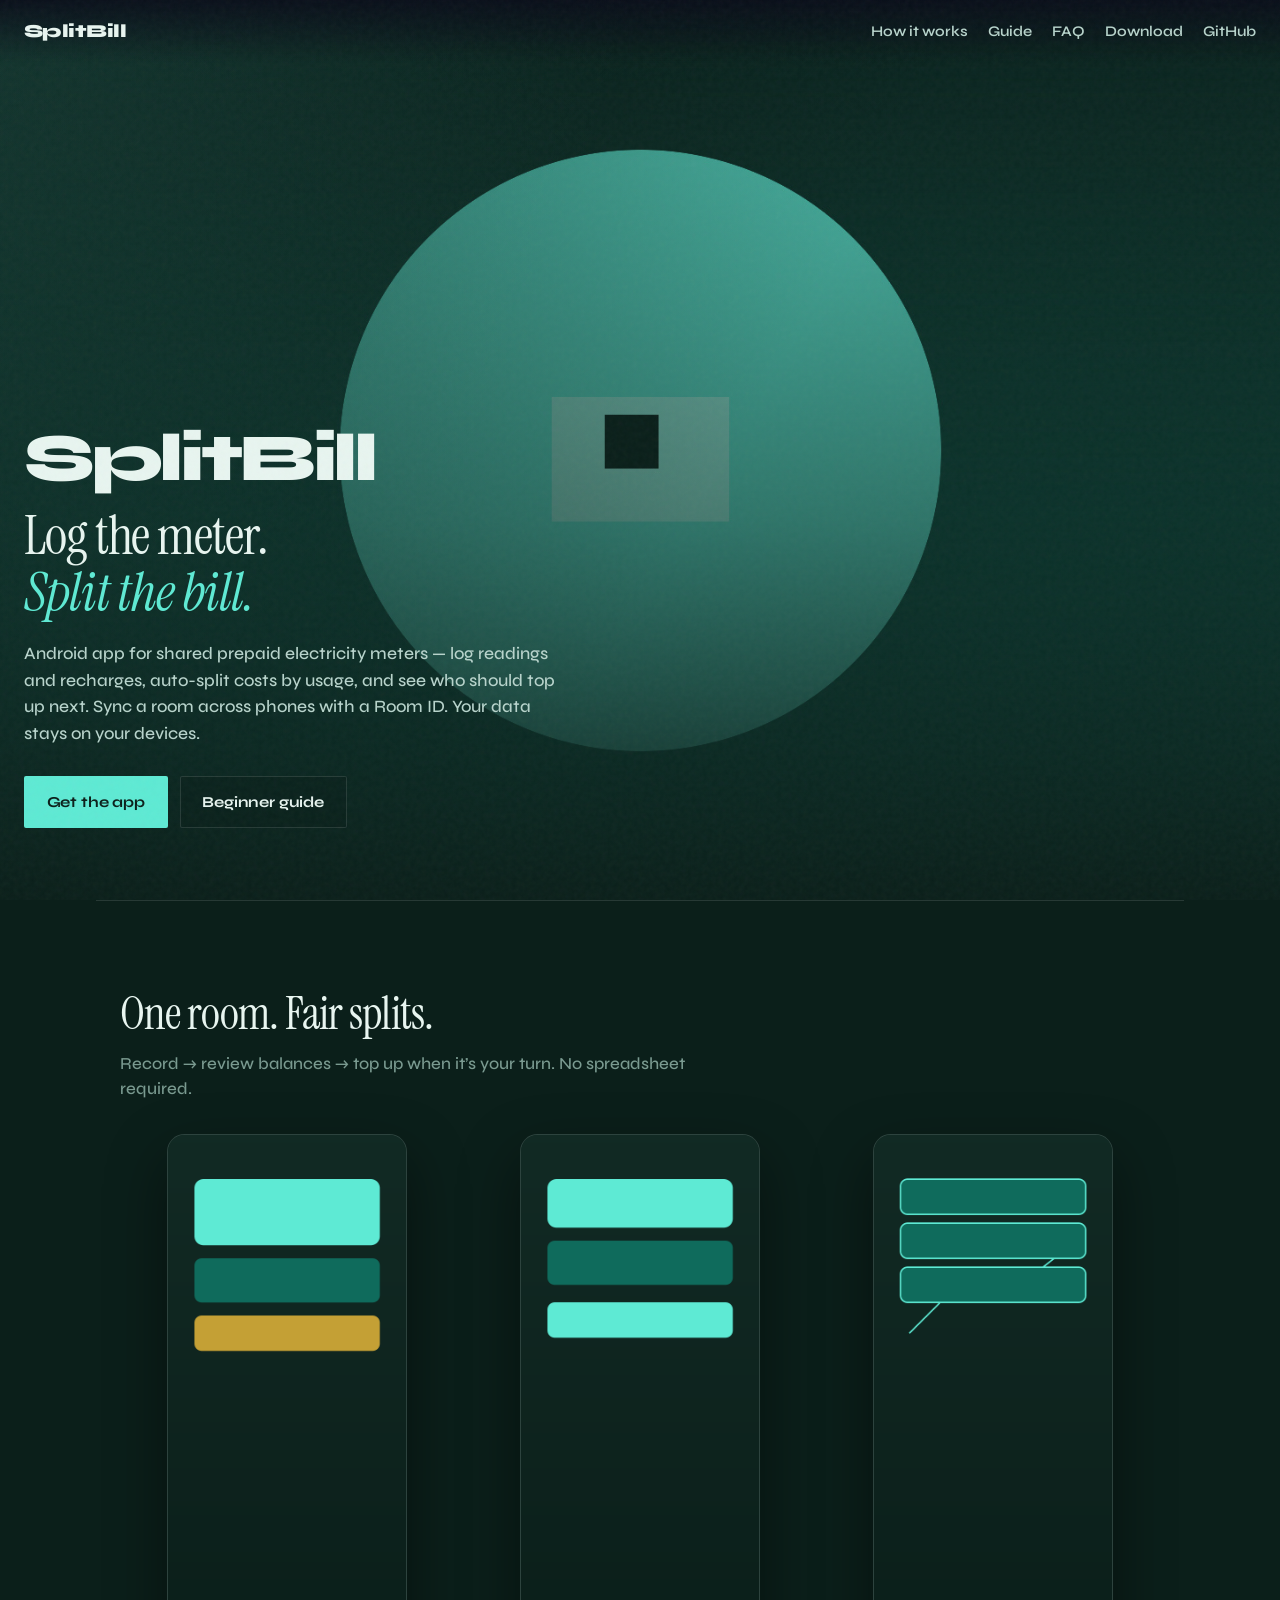
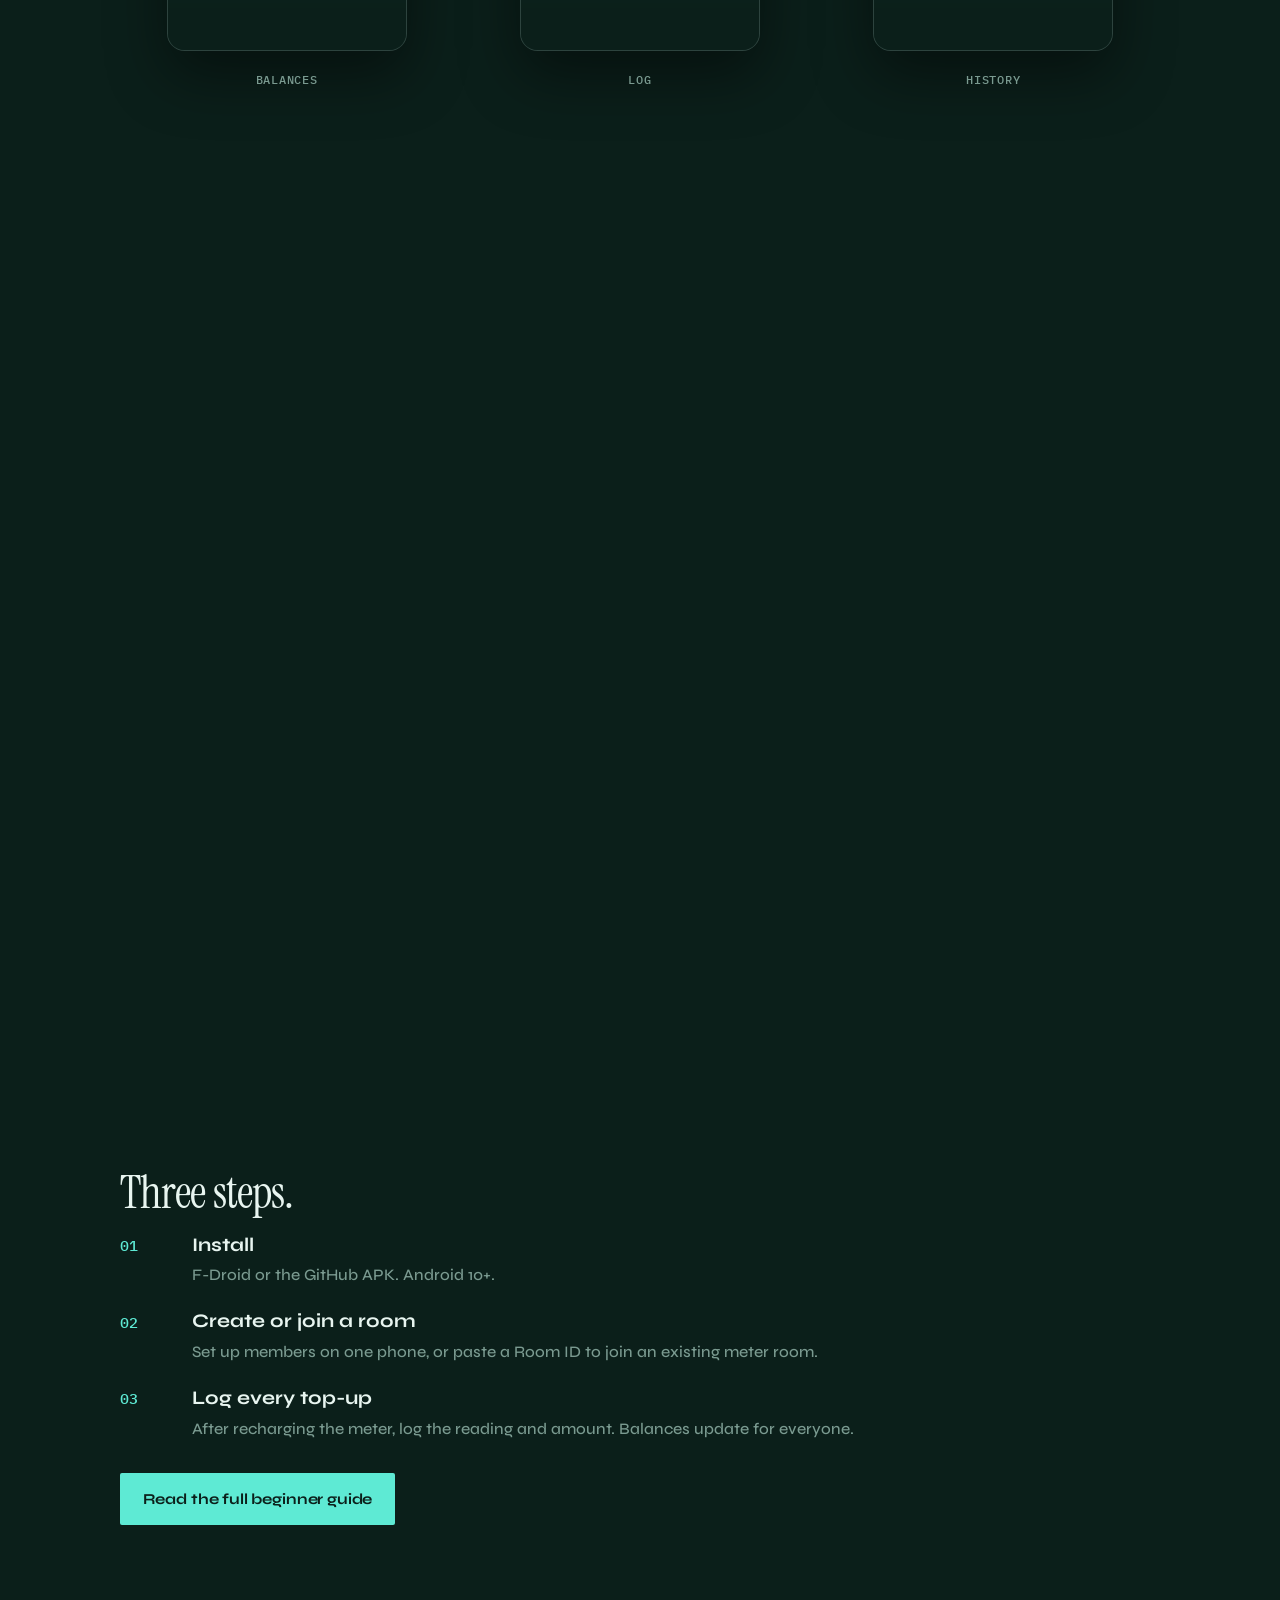
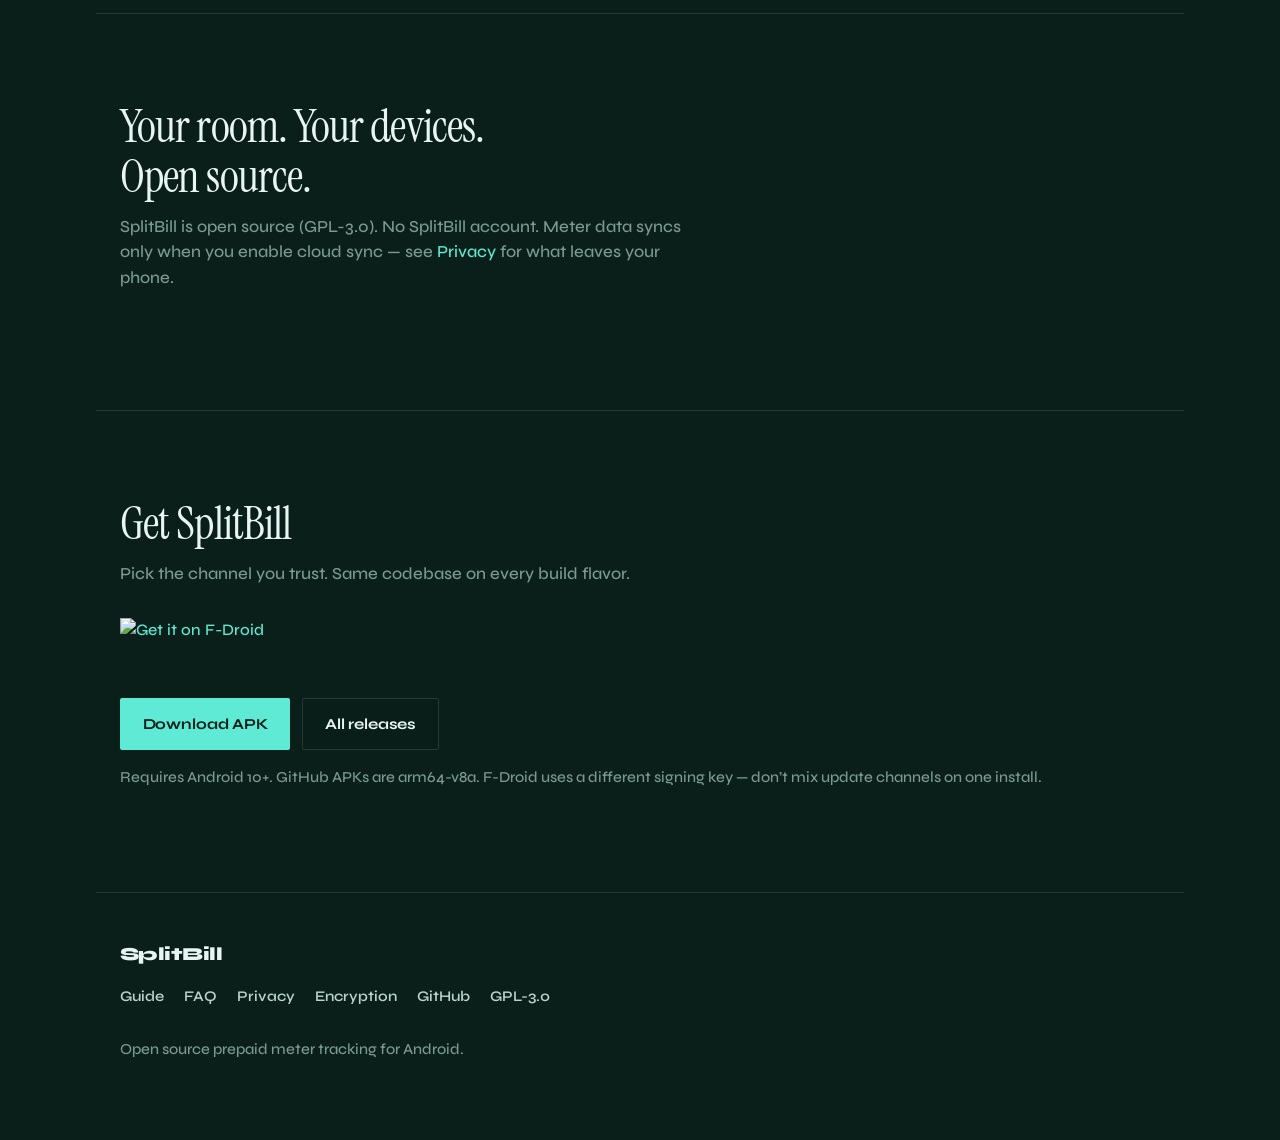
==== index.html @ e718c18a "Add GitHub Pages site for SplitBill. Landing page, beginner guide, FAQ, privacy, and encryption docs" ====
<!DOCTYPE html>
<html lang="en">
<head>
  <meta charset="utf-8" />
  <meta name="viewport" content="width=device-width, initial-scale=1" />
  <title>SplitBill — Shared prepaid meter tracking for Android</title>
  <meta name="description" content="Log prepaid electricity meter readings and recharges. Split costs fairly, see balances, and know who should top up next. Multi-device room sync, offline-first, open source." />
  <meta property="og:title" content="SplitBill — Who tops up next?" />
  <meta property="og:description" content="Shared prepaid meter tracking for Android. Log readings, split fairly, sync across devices." />
  <meta property="og:image" content="https://anantdark.github.io/SplitBill/assets/hero.jpg" />
  <meta property="og:url" content="https://anantdark.github.io/SplitBill/" />
  <link rel="canonical" href="https://anantdark.github.io/SplitBill/" />
  <link rel="icon" href="assets/icon-mark.png" type="image/png" />
  <link rel="preconnect" href="https://fonts.googleapis.com" />
  <link rel="preconnect" href="https://fonts.gstatic.com" crossorigin />
  <link href="https://fonts.googleapis.com/css2?family=Instrument+Serif:ital@0;1&family=Syne:wght@500;600;700;800&family=IBM+Plex+Mono:wght@400;500&display=swap" rel="stylesheet" />
  <link rel="stylesheet" href="styles.css" />
</head>
<body>
  <div class="noise" aria-hidden="true"></div>

  <header class="site-header">
    <a class="brand" href="./">SplitBill</a>
    <button type="button" class="nav-toggle" aria-expanded="false" aria-controls="site-nav" aria-label="Menu"><svg class="icon-menu" viewBox="0 0 24 24" aria-hidden="true"><path d="M4 7h16M4 12h16M4 17h16"/></svg><svg class="icon-close" viewBox="0 0 24 24" aria-hidden="true"><path d="M6 6l12 12M18 6L6 18"/></svg></button>
    <nav id="site-nav">
      <a href="#how">How it works</a>
      <a href="docs/">Guide</a>
      <a href="faq.html">FAQ</a>
      <a href="#download">Download</a>
      <a href="https://github.com/anantdark/SplitBill" rel="noopener">GitHub</a>
    </nav>
  </header>

  <main>
    <section class="hero">
      <div class="hero-media" aria-hidden="true">
        <img src="assets/hero.jpg" alt="" />
        <div class="hero-veil"></div>
      </div>
      <div class="hero-copy">
        <p class="brand-mark">SplitBill</p>
        <h1>Log the meter.<br /><em>Split the bill.</em></h1>
        <p class="lede">
          Android app for shared prepaid electricity meters — log readings and recharges,
          auto-split costs by usage, and see who should top up next. Sync a room across
          phones with a Room ID. Your data stays on your devices.
        </p>
        <div class="cta-row">
          <a class="btn primary" href="#download">Get the app</a>
          <a class="btn ghost" href="docs/">Beginner guide</a>
        </div>
      </div>
    </section>

    <section class="strip phones-strip" id="how">
      <h2>One room. Fair splits.</h2>
      <p class="section-lede">
        Record → review balances → top up when it’s your turn. No spreadsheet required.
      </p>
      <div class="phone-row">
        <figure class="phone">
          <img src="assets/screens/dashboard.png" alt="Dashboard with prepaid balances" />
          <figcaption>Balances</figcaption>
        </figure>
        <figure class="phone">
          <img src="assets/screens/recharge.png" alt="Log meter reading and recharge" />
          <figcaption>Log</figcaption>
        </figure>
        <figure class="phone">
          <img src="assets/screens/history.png" alt="Usage history and trends" />
          <figcaption>History</figcaption>
        </figure>
      </div>
    </section>

    <section class="features">
      <h2>Built for shared meters.</h2>
      <p class="section-lede">Flatmates, family homes, small offices — one prepaid meter, many people.</p>
      <ul class="feature-list">
        <li>
          <h3>Room setup</h3>
          <p>Name your room, add members, pick yourself. Share the Room ID so everyone joins the same meter room.</p>
        </li>
        <li>
          <h3>Fair splitting</h3>
          <p>Usage-based cost split from meter deltas. The member with the lowest balance is flagged to recharge next.</p>
        </li>
        <li>
          <h3>Log recharges</h3>
          <p>Record meter reading plus recharge amount after every top-up. Edit mistakes from history anytime.</p>
        </li>
        <li>
          <h3>Cloud sync</h3>
          <p>Optional pull-and-push sync across devices. Notifications when new logs arrive from the room.</p>
        </li>
        <li>
          <h3>Backups</h3>
          <p>Export a local JSON backup anytime. Optional password encryption for file exports. Cloud payload is gzip-compressed.</p>
        </li>
        <li>
          <h3>Home widget</h3>
          <p>Glance widget shows member balances on your home screen — no need to open the app for a quick check.</p>
        </li>
      </ul>
    </section>

    <section class="steps">
      <h2>Three steps.</h2>
      <ol class="step-list">
        <li>
          <span class="n">01</span>
          <div>
            <h3>Install</h3>
            <p>F-Droid or the GitHub APK. Android 10+.</p>
          </div>
        </li>
        <li>
          <span class="n">02</span>
          <div>
            <h3>Create or join a room</h3>
            <p>Set up members on one phone, or paste a Room ID to join an existing meter room.</p>
          </div>
        </li>
        <li>
          <span class="n">03</span>
          <div>
            <h3>Log every top-up</h3>
            <p>After recharging the meter, log the reading and amount. Balances update for everyone.</p>
          </div>
        </li>
      </ol>
      <a class="btn primary" href="docs/">Read the full beginner guide</a>
    </section>

    <section class="compare">
      <h2>Your room. Your devices.<br />Open source.</h2>
      <p class="section-lede">
        SplitBill is open source (GPL-3.0). No SplitBill account. Meter data syncs only when
        you enable cloud sync — see <a href="privacy.html">Privacy</a> for what leaves your phone.
      </p>
    </section>

    <section class="strip" id="download">
      <h2>Get SplitBill</h2>
      <p class="section-lede">Pick the channel you trust. Same codebase on every build flavor.</p>
      <div class="store-row">
        <a class="store-badge" href="https://f-droid.org/en/packages/com.anant.splitbill/" rel="noopener">
          <img src="https://fdroid.gitlab.io/artwork/badge/get-it-on.png" alt="Get it on F-Droid" height="64" />
        </a>
      </div>
      <div class="cta-row" style="margin-top:1.5rem">
        <a class="btn primary" href="https://github.com/anantdark/SplitBill/releases/latest/download/SplitBill-latest.apk">Download APK</a>
        <a class="btn ghost" href="https://github.com/anantdark/SplitBill/releases">All releases</a>
      </div>
      <p class="fine" style="margin-top:1rem">Requires Android 10+. GitHub APKs are arm64-v8a. F-Droid uses a different signing key — don’t mix update channels on one install.</p>
    </section>
  </main>

  <footer class="site-footer">
    <a class="brand" href="./">SplitBill</a>
    <div class="footer-links">
      <a href="docs/">Guide</a>
      <a href="faq.html">FAQ</a>
      <a href="privacy.html">Privacy</a>
      <a href="encryption.html">Encryption</a>
      <a href="https://github.com/anantdark/SplitBill">GitHub</a>
      <a href="https://github.com/anantdark/SplitBill/blob/main/LICENSE">GPL-3.0</a>
    </div>
    <p class="fine">Open source prepaid meter tracking for Android.</p>
  </footer>

  <script src="main.js"></script>
</body>
</html>
---- styles.css ----
:root {
  /* FitBuddy: SplitBill: deep forest + mint (distinct from macpaper forest/amber) */
  --ink: #0b1f1a;
  --ink-2: #122a24;
  --fog: #b8d4cc;
  --mist: #7a9a90;
  --paper: #e8f5f0;
  --amber: #5eead4;
  --amber-deep: #2dd4bf;
  --line: rgba(232, 245, 240, 0.12);
  --ink-rgb: 11, 31, 26;
  --ease: cubic-bezier(0.22, 1, 0.36, 1);
  --font-display: "Syne", system-ui, sans-serif;
  --font-serif: "Instrument Serif", Georgia, serif;
  --font-mono: "IBM Plex Mono", ui-monospace, monospace;
}

*,
*::before,
*::after {
  box-sizing: border-box;
}

html {
  scroll-behavior: smooth;
}

body {
  margin: 0;
  min-height: 100vh;
  background: var(--ink);
  color: var(--paper);
  font-family: var(--font-display);
  font-weight: 500;
  line-height: 1.5;
  -webkit-font-smoothing: antialiased;
}

.noise {
  pointer-events: none;
  position: fixed;
  inset: 0;
  z-index: 50;
  opacity: 0.04;
  background-image: url("data:image/svg+xml,%3Csvg viewBox='0 0 200 200' xmlns='http://www.w3.org/2000/svg'%3E%3Cfilter id='n'%3E%3CfeTurbulence type='fractalNoise' baseFrequency='0.85' numOctaves='4' stitchTiles='stitch'/%3E%3C/filter%3E%3Crect width='100%25' height='100%25' filter='url(%23n)'/%3E%3C/svg%3E");
}

a {
  color: var(--amber);
  text-decoration: none;
}

a:hover {
  color: var(--paper);
}

code {
  font-family: var(--font-mono);
  font-size: 0.9em;
  color: var(--amber);
}

.site-header {
  position: fixed;
  top: 0;
  left: 0;
  right: 0;
  z-index: 40;
  display: flex;
  align-items: center;
  justify-content: space-between;
  padding: 1.1rem 1.5rem;
  background: linear-gradient(
    to bottom,
    rgba(var(--ink-rgb), 0.92),
    rgba(var(--ink-rgb), 0)
  );
}

.brand {
  font-family: var(--font-display);
  font-weight: 800;
  font-size: 1.15rem;
  letter-spacing: -0.03em;
  color: var(--paper) !important;
}

.site-header nav {
  display: flex;
  gap: 1.25rem;
}

.site-header nav a {
  color: var(--fog);
  font-size: 0.92rem;
  font-weight: 600;
}

.site-header nav a[aria-current="page"] {
  color: var(--amber);
}

/* ── Hero ─────────────────────────────────────────── */

.hero {
  position: relative;
  min-height: 100svh;
  display: grid;
  align-items: end;
  padding: 0;
  overflow: hidden;
}

.hero-media {
  position: absolute;
  inset: 0;
}

.hero-media img {
  width: 100%;
  height: 100%;
  object-fit: cover;
  transform: scale(1.06);
  animation: hero-drift 28s var(--ease) infinite alternate;
}

.hero-veil {
  position: absolute;
  inset: 0;
  background:
    linear-gradient(
      to top,
      var(--ink) 0%,
      rgba(var(--ink-rgb), 0.58) 42%,
      rgba(var(--ink-rgb), 0.18) 100%
    ),
    linear-gradient(105deg, rgba(94, 234, 212, 0.12), transparent 42%),
    linear-gradient(120deg, rgba(var(--ink-rgb), 0.6), transparent 55%);
}

.hero-copy {
  position: relative;
  z-index: 1;
  padding: 7rem 1.5rem 4.5rem;
  max-width: 44rem;
}

.brand-mark {
  margin: 0 0 1rem;
  font-size: clamp(2.4rem, 7vw, 4.2rem);
  font-weight: 800;
  letter-spacing: -0.05em;
  line-height: 0.95;
  color: var(--paper);
  animation: rise 0.9s var(--ease) both;
}

.hero h1 {
  margin: 0 0 1.25rem;
  font-family: var(--font-serif);
  font-weight: 400;
  font-size: clamp(2.1rem, 5.5vw, 3.4rem);
  line-height: 1.05;
  letter-spacing: -0.02em;
  animation: rise 0.9s var(--ease) 0.08s both;
}

.hero h1 em {
  font-style: italic;
  color: var(--amber);
}

.lede {
  margin: 0 0 1.75rem;
  max-width: 34rem;
  color: var(--fog);
  font-size: 1.08rem;
  line-height: 1.55;
  animation: rise 0.9s var(--ease) 0.16s both;
}

.cta-row {
  display: flex;
  flex-wrap: wrap;
  gap: 0.75rem;
  animation: rise 0.9s var(--ease) 0.24s both;
}

.btn {
  display: inline-flex;
  align-items: center;
  justify-content: center;
  padding: 0.85rem 1.35rem;
  border-radius: 2px;
  font-weight: 700;
  font-size: 0.95rem;
  letter-spacing: -0.01em;
  border: 1px solid transparent;
  transition: transform 0.25s var(--ease), background 0.25s, color 0.25s, border-color 0.25s;
}

.btn:hover {
  transform: translateY(-1px);
}

.btn.primary {
  background: var(--amber);
  color: var(--ink) !important;
}

.btn.primary:hover {
  background: #7ee8d8;
  color: var(--ink) !important;
}

.btn.ghost {
  border-color: var(--line);
  color: var(--paper) !important;
  background: rgba(var(--ink-rgb), 0.4);
  backdrop-filter: blur(8px);
}

.btn.ghost:hover {
  border-color: var(--amber);
  color: var(--amber) !important;
}

/* ── Sections ─────────────────────────────────────── */

.strip,
.features,
.steps,
.compare {
  padding: 5.5rem 1.5rem;
  max-width: 68rem;
  margin: 0 auto;
}

.strip {
  border-top: 1px solid var(--line);
}

h2 {
  margin: 0 0 0.75rem;
  font-family: var(--font-serif);
  font-weight: 400;
  font-size: clamp(2rem, 4vw, 2.85rem);
  letter-spacing: -0.02em;
  line-height: 1.1;
}

.section-lede {
  margin: 0 0 2rem;
  max-width: 36rem;
  color: var(--mist);
  font-size: 1.05rem;
}

.terminal {
  margin: 0 0 1rem;
  background: var(--ink-2);
  border: 1px solid var(--line);
  border-radius: 4px;
  overflow: hidden;
}

.terminal-bar {
  display: flex;
  align-items: center;
  gap: 0.4rem;
  padding: 0.65rem 0.85rem;
  border-bottom: 1px solid var(--line);
}

.terminal-bar span {
  width: 0.55rem;
  height: 0.55rem;
  border-radius: 50%;
  background: #3a4540;
}

.terminal-bar span:nth-child(1) { background: #7a4a3a; }
.terminal-bar span:nth-child(2) { background: #8a6a32; }
.terminal-bar span:nth-child(3) { background: #3a4a6a; }

.copy-btn {
  margin-left: auto;
  background: transparent;
  border: 1px solid var(--line);
  color: var(--mist);
  font-family: var(--font-mono);
  font-size: 0.72rem;
  padding: 0.25rem 0.55rem;
  cursor: pointer;
  border-radius: 2px;
}

.copy-btn:hover,
.copy-btn.copied {
  color: var(--ink);
  background: var(--amber);
  border-color: var(--amber);
}

.terminal pre {
  margin: 0;
  padding: 1rem 1.1rem 1.15rem;
  overflow-x: auto;
}

.terminal code {
  font-family: var(--font-mono);
  font-size: 0.86rem;
  color: var(--paper);
  white-space: pre;
}

.fine {
  color: var(--mist);
  font-size: 0.95rem;
}

.feature-list {
  list-style: none;
  margin: 0;
  padding: 0;
  display: grid;
  gap: 0;
  border-top: 1px solid var(--line);
}

.feature-list li {
  display: grid;
  grid-template-columns: minmax(10rem, 14rem) 1fr;
  gap: 1rem 2rem;
  padding: 1.5rem 0;
  border-bottom: 1px solid var(--line);
}

.feature-list h3 {
  margin: 0;
  font-size: 1.15rem;
  font-weight: 700;
  letter-spacing: -0.02em;
}

.feature-list p {
  margin: 0;
  color: var(--mist);
  max-width: 36rem;
}

.step-list {
  list-style: none;
  margin: 0 0 2rem;
  padding: 0;
  display: grid;
  gap: 1.25rem;
}

.step-list li {
  display: grid;
  grid-template-columns: 3.5rem 1fr;
  gap: 1rem;
  align-items: start;
}

.step-list .n {
  font-family: var(--font-mono);
  color: var(--amber);
  font-size: 0.95rem;
  padding-top: 0.2rem;
}

.step-list h3 {
  margin: 0 0 0.25rem;
  font-size: 1.2rem;
}

.step-list p {
  margin: 0;
  color: var(--mist);
}

.compare {
  border-top: 1px solid var(--line);
}

.compare em {
  font-family: var(--font-serif);
  font-style: italic;
  color: var(--amber);
}

.site-footer {
  padding: 3rem 1.5rem 4rem;
  border-top: 1px solid var(--line);
  display: grid;
  gap: 1rem;
  max-width: 68rem;
  margin: 0 auto;
}

.footer-links {
  display: flex;
  flex-wrap: wrap;
  gap: 1rem 1.25rem;
}

.footer-links a {
  color: var(--fog);
  font-weight: 600;
  font-size: 0.92rem;
}

/* ── Docs ─────────────────────────────────────────── */

.docs-body {
  background:
    radial-gradient(ellipse 80% 50% at 100% -10%, rgba(94, 234, 212, 0.1), transparent 50%),
    radial-gradient(ellipse 60% 40% at 0% 100%, rgba(70, 100, 180, 0.08), transparent 45%),
    var(--ink);
}

.docs-layout {
  display: grid;
  grid-template-columns: 14rem minmax(0, 42rem);
  gap: 3rem;
  max-width: 64rem;
  margin: 0 auto;
  padding: 6.5rem 1.5rem 4rem;
}

.docs-nav {
  position: sticky;
  top: 5rem;
  align-self: start;
  display: grid;
  gap: 0.45rem;
}

.docs-nav-title {
  margin: 0 0 0.5rem;
  font-size: 0.72rem;
  text-transform: uppercase;
  letter-spacing: 0.12em;
  color: var(--mist);
  font-weight: 700;
}

.docs-nav a {
  color: var(--fog);
  font-size: 0.9rem;
  font-weight: 600;
}

.docs-nav a:hover {
  color: var(--amber);
}

.docs-main .eyebrow {
  margin: 0 0 0.75rem;
  font-family: var(--font-mono);
  font-size: 0.78rem;
  letter-spacing: 0.08em;
  text-transform: uppercase;
  color: var(--amber);
}

.docs-main h1 {
  margin: 0 0 1rem;
  font-family: var(--font-serif);
  font-weight: 400;
  font-size: clamp(2.2rem, 5vw, 3.2rem);
  line-height: 1.08;
}

.docs-main h1 em {
  font-style: italic;
  color: var(--amber);
}

.docs-main h2 {
  margin: 2.75rem 0 0.85rem;
  font-size: 1.75rem;
  scroll-margin-top: 5rem;
}

.docs-main p,
.docs-main li,
.docs-main dd {
  color: var(--fog);
}

.docs-main ul,
.docs-main ol {
  padding-left: 1.2rem;
}

.docs-main li + li {
  margin-top: 0.35rem;
}

.docs-main table {
  width: 100%;
  border-collapse: collapse;
  font-size: 0.92rem;
  margin: 1rem 0 1.5rem;
}

.docs-main th,
.docs-main td {
  text-align: left;
  padding: 0.7rem 0.6rem;
  border-bottom: 1px solid var(--line);
  vertical-align: top;
}

.docs-main th {
  color: var(--mist);
  font-size: 0.75rem;
  text-transform: uppercase;
  letter-spacing: 0.08em;
}

.faq dt {
  margin-top: 1.1rem;
  font-weight: 700;
  color: var(--paper);
}

.faq dd {
  margin: 0.35rem 0 0;
}

.docs-end {
  margin-top: 3rem;
  padding-top: 1.5rem;
  border-top: 1px solid var(--line);
}

/* ── Motion ───────────────────────────────────────── */

@keyframes rise {
  from {
    opacity: 0;
    transform: translateY(18px);
  }
  to {
    opacity: 1;
    transform: translateY(0);
  }
}

@keyframes hero-drift {
  from { transform: scale(1.06) translate3d(0, 0, 0); }
  to { transform: scale(1.12) translate3d(-1.5%, -1%, 0); }
}

.reveal {
  opacity: 0;
  transform: translateY(22px);
  transition: opacity 0.8s var(--ease), transform 0.8s var(--ease);
}

.reveal.in {
  opacity: 1;
  transform: none;
}




/* ── SplitBill: phones + stores ─────────────────────── */

.phone-row {
  display: grid;
  grid-template-columns: repeat(3, minmax(0, 1fr));
  gap: 1.25rem;
  margin-top: 2rem;
  align-items: end;
}

.phone {
  margin: 0;
  text-align: center;
}

.phone img {
  width: 100%;
  max-width: 240px;
  border-radius: 1.1rem;
  border: 1px solid var(--line);
  box-shadow: 0 24px 60px rgba(0, 0, 0, 0.45);
  background: var(--ink-2);
}

.phone figcaption {
  margin-top: 0.75rem;
  font-family: var(--font-mono);
  font-size: 0.78rem;
  letter-spacing: 0.06em;
  text-transform: uppercase;
  color: var(--mist);
}

.store-row {
  display: flex;
  flex-wrap: wrap;
  gap: 0.75rem 1rem;
  align-items: center;
}

.store-badge img {
  display: block;
  height: 56px;
  width: auto;
}

.step-list em {
  font-family: var(--font-serif);
  font-style: italic;
  color: var(--mist);
  font-weight: 400;
}

.docs-layout-wide {
  max-width: 68rem;
}

/* ── Responsive ───────────────────────────────────── */

img, video {
  max-width: 100%;
  height: auto;
}

.site-header {
  gap: 1rem;
}

.site-header .brand {
  margin-right: auto;
  position: relative;
  z-index: 2;
}

.nav-toggle {
  display: none;
  position: relative;
  z-index: 2;
  width: 2.5rem;
  height: 2.5rem;
  padding: 0;
  border: 1px solid var(--line);
  border-radius: 2px;
  background: rgba(var(--ink-rgb, 12, 18, 16), 0.35);
  color: var(--paper);
  cursor: pointer;
  align-items: center;
  justify-content: center;
}

.nav-toggle svg {
  width: 1.15rem;
  height: 1.15rem;
  stroke: currentColor;
  stroke-width: 2;
  fill: none;
  stroke-linecap: round;
}

.nav-toggle .icon-close { display: none; }
.nav-toggle[aria-expanded="true"] .icon-menu { display: none; }
.nav-toggle[aria-expanded="true"] .icon-close { display: block; }

.site-header nav {
  display: flex;
  flex-wrap: wrap;
  gap: 0.85rem 1.25rem;
  align-items: center;
  justify-content: flex-end;
}

.docs-main table {
  display: block;
  width: 100%;
  overflow-x: auto;
  -webkit-overflow-scrolling: touch;
}

.terminal pre {
  -webkit-overflow-scrolling: touch;
}

.terminal code {
  word-break: normal;
  overflow-wrap: normal;
}

@media (max-width: 860px) {
  .site-header {
    padding: 0.85rem 1rem;
  }

  .hero-copy {
    padding: 5.5rem 1rem 3rem;
  }

  .strip,
  .features,
  .steps,
  .compare {
    padding: 3.5rem 1rem;
  }

  .feature-list li {
    grid-template-columns: 1fr;
    gap: 0.35rem;
  }

  .step-list li {
    grid-template-columns: 2.75rem 1fr;
    gap: 0.75rem;
  }

  .docs-layout,
  .docs-layout-wide {
    grid-template-columns: 1fr;
    gap: 1.75rem;
    padding: 5.5rem 1rem 3rem;
  }

  .docs-nav {
    position: static;
    display: flex;
    flex-wrap: wrap;
    gap: 0.55rem 0.9rem;
  }

  .docs-nav-title {
    width: 100%;
  }

  .phone-row {
    grid-template-columns: repeat(3, minmax(0, 1fr));
    gap: 0.65rem;
  }

  .phone img {
    border-radius: 0.7rem;
  }

  .site-footer {
    padding: 2.5rem 1rem 3rem;
  }

  .terminal code {
    font-size: 0.78rem;
  }
}

@media (max-width: 640px) {
  .nav-toggle {
    display: inline-flex;
  }

  .site-header nav {
    display: none;
    position: absolute;
    top: calc(100% - 0.15rem);
    left: 0;
    right: 0;
    flex-direction: column;
    align-items: stretch;
    gap: 0;
    padding: 0.5rem 0.75rem 0.85rem;
    background: rgba(var(--ink-rgb, 12, 18, 16), 0.96);
    border-bottom: 1px solid var(--line);
    backdrop-filter: blur(12px);
  }

  .site-header nav.is-open {
    display: flex;
  }

  .site-header nav a {
    padding: 0.75rem 0.6rem;
    border-bottom: 1px solid var(--line);
    font-size: 1rem;
  }

  .site-header nav a:last-child {
    border-bottom: 0;
  }

  .brand-mark {
    font-size: clamp(2rem, 11vw, 2.8rem);
  }

  .hero h1,
  .docs-main h1 {
    font-size: clamp(1.75rem, 8vw, 2.4rem);
  }

  h2 {
    font-size: clamp(1.55rem, 7vw, 2.1rem);
  }

  .lede,
  .section-lede {
    font-size: 1rem;
  }

  .cta-row {
    flex-direction: column;
    align-items: stretch;
  }

  .btn {
    width: 100%;
  }

  .phone-row {
    grid-template-columns: 1fr;
    justify-items: center;
    gap: 1.5rem;
  }

  .phone img {
    max-width: min(260px, 78vw);
  }

  .store-badge img {
    height: 48px;
  }

  .store-row {
    justify-content: center;
  }

  .footer-links {
    flex-direction: column;
    gap: 0.65rem;
  }

  .terminal pre {
    padding: 0.85rem;
  }

  .terminal code {
    font-size: 0.72rem;
  }
}

@media (max-width: 380px) {
  .hero-copy {
    padding-top: 5rem;
  }

  .btn {
    padding: 0.8rem 1rem;
  }
}

@media (prefers-reduced-motion: reduce) {
  .hero-media img,
  .brand-mark,
  .hero h1,
  .lede,
  .cta-row,
  .reveal {
    animation: none !important;
    transition: none !important;
    opacity: 1 !important;
    transform: none !important;
  }
}
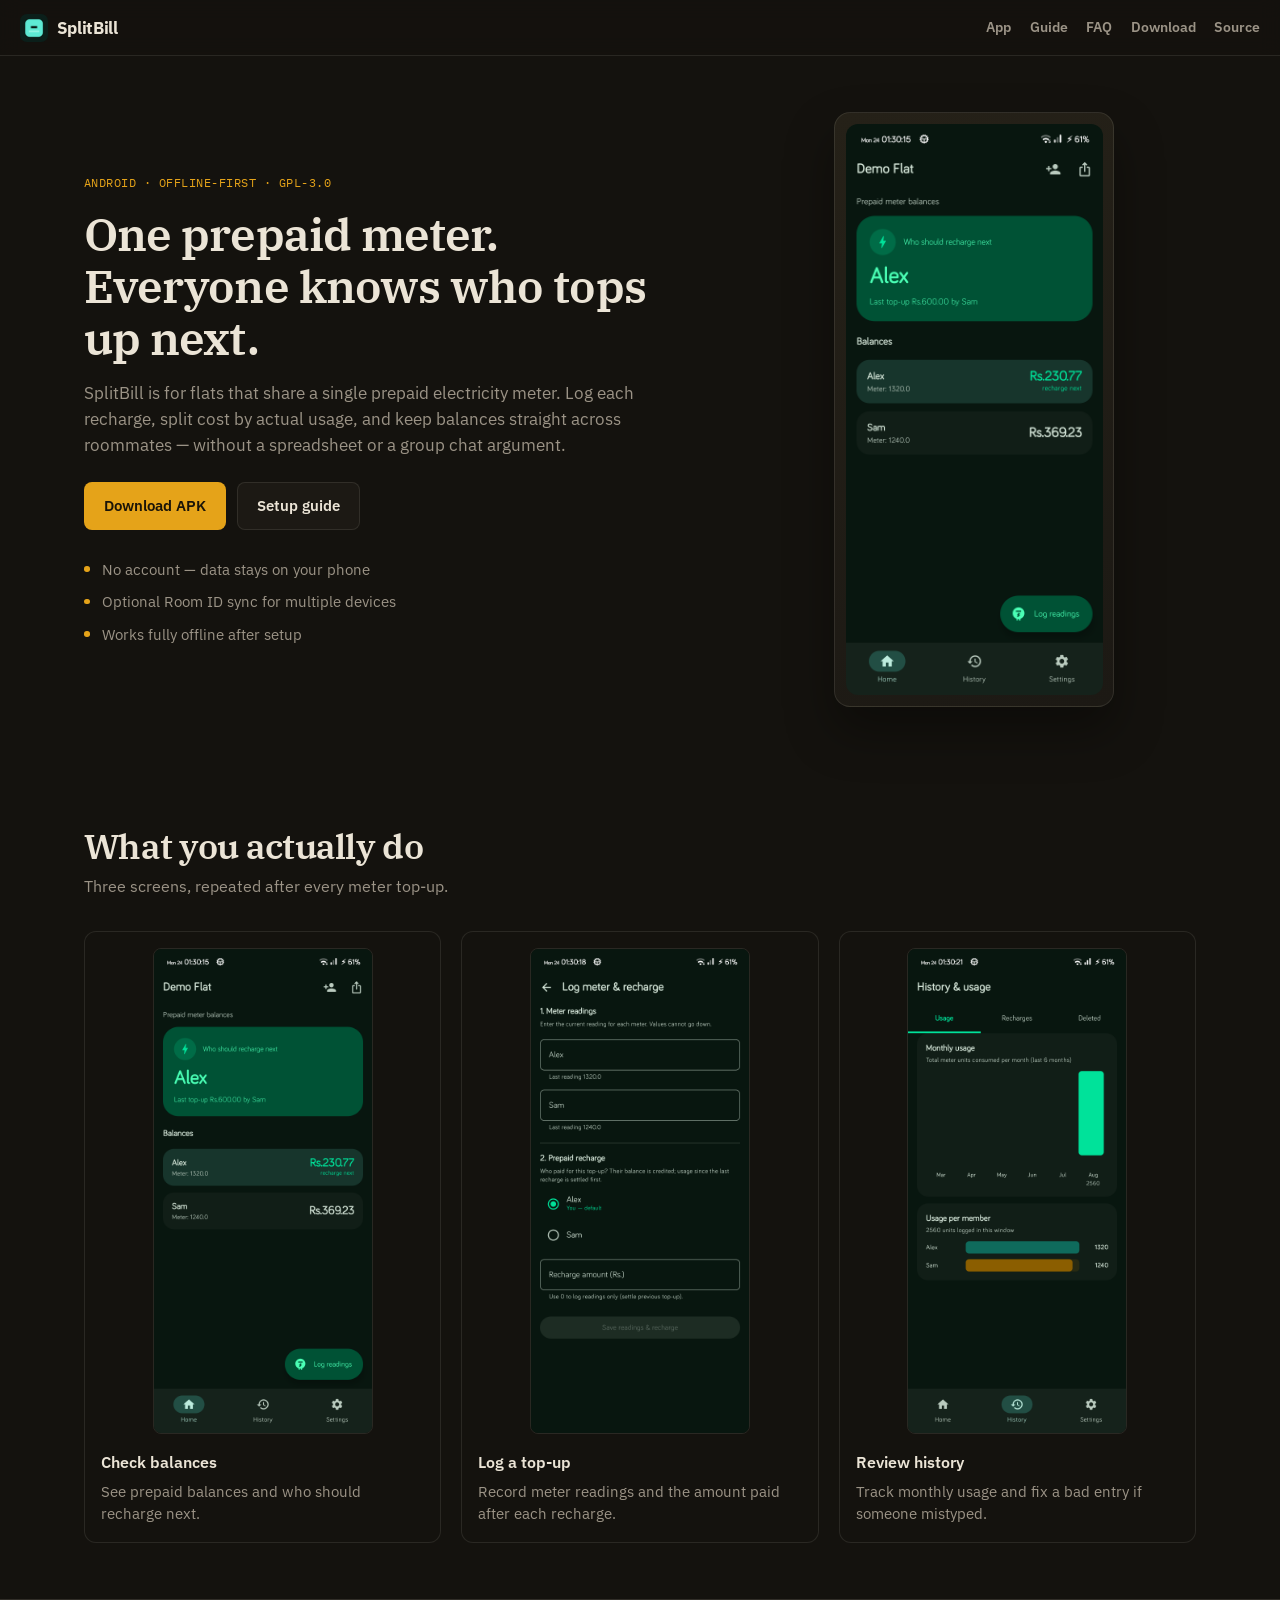
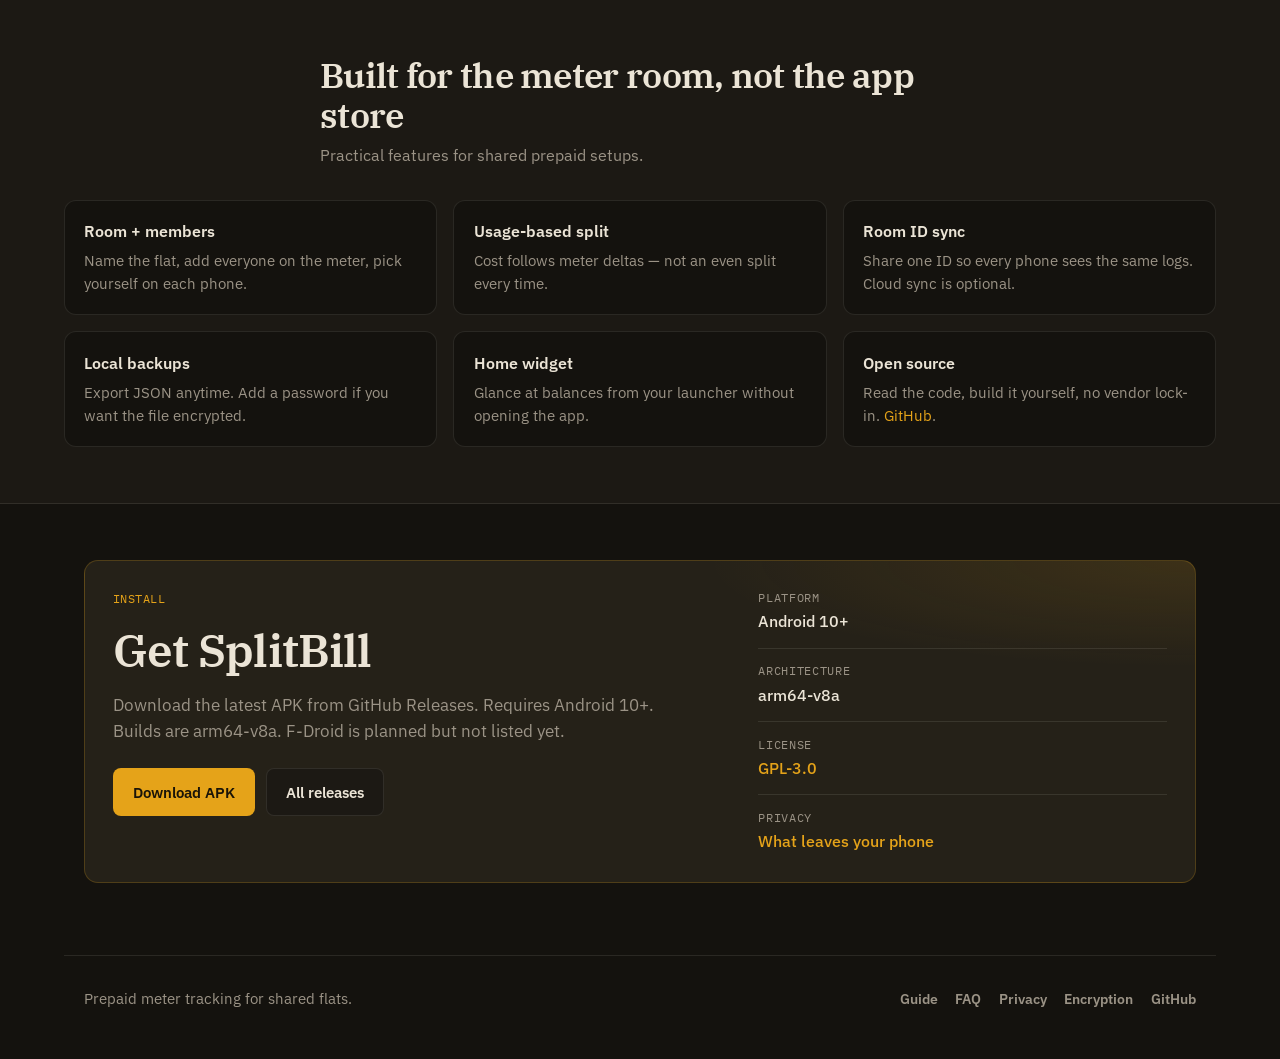
==== commit c8322fdc: "Revamp site and refresh app screenshots Replace the template-style landing page with a utility-focus" ====
--- a/index.html
+++ b/index.html
@@ -3,170 +3,153 @@
 <head>
   <meta charset="utf-8" />
   <meta name="viewport" content="width=device-width, initial-scale=1" />
-  <title>SplitBill — Shared prepaid meter tracking for Android</title>
-  <meta name="description" content="Log prepaid electricity meter readings and recharges. Split costs fairly, see balances, and know who should top up next. Multi-device room sync, offline-first, open source." />
-  <meta property="og:title" content="SplitBill — Who tops up next?" />
-  <meta property="og:description" content="Shared prepaid meter tracking for Android. Log readings, split fairly, sync across devices." />
-  <meta property="og:image" content="https://anantdark.github.io/SplitBill/assets/hero.jpg" />
+  <title>SplitBill — prepaid meter tracking for shared flats</title>
+  <meta name="description" content="Android app for shared prepaid electricity meters. Log readings, split by usage, see who should top up next. Offline-first, open source." />
+  <meta property="og:title" content="SplitBill — who tops up next?" />
+  <meta property="og:description" content="Track a shared prepaid meter with your flatmates. Log recharges, split fairly, sync with a Room ID." />
+  <meta property="og:image" content="https://anantdark.github.io/SplitBill/assets/screens/dashboard.png" />
   <meta property="og:url" content="https://anantdark.github.io/SplitBill/" />
   <link rel="canonical" href="https://anantdark.github.io/SplitBill/" />
   <link rel="icon" href="assets/icon-mark.png" type="image/png" />
   <link rel="preconnect" href="https://fonts.googleapis.com" />
   <link rel="preconnect" href="https://fonts.gstatic.com" crossorigin />
-  <link href="https://fonts.googleapis.com/css2?family=Instrument+Serif:ital@0;1&family=Syne:wght@500;600;700;800&family=IBM+Plex+Mono:wght@400;500&display=swap" rel="stylesheet" />
+  <link href="https://fonts.googleapis.com/css2?family=IBM+Plex+Mono:wght@400;500&family=IBM+Plex+Sans:wght@400;500;600;700&family=IBM+Plex+Serif:ital@0;1&wght@400;600&display=swap" rel="stylesheet" />
   <link rel="stylesheet" href="styles.css" />
 </head>
 <body>
-  <div class="noise" aria-hidden="true"></div>
-
   <header class="site-header">
-    <a class="brand" href="./">SplitBill</a>
-    <button type="button" class="nav-toggle" aria-expanded="false" aria-controls="site-nav" aria-label="Menu"><svg class="icon-menu" viewBox="0 0 24 24" aria-hidden="true"><path d="M4 7h16M4 12h16M4 17h16"/></svg><svg class="icon-close" viewBox="0 0 24 24" aria-hidden="true"><path d="M6 6l12 12M18 6L6 18"/></svg></button>
+    <a class="brand" href="./">
+      <img src="assets/icon-mark.png" alt="" width="28" height="28" />
+      <span>SplitBill</span>
+    </a>
+    <button type="button" class="nav-toggle" aria-expanded="false" aria-controls="site-nav" aria-label="Menu">
+      <svg class="icon-menu" viewBox="0 0 24 24" aria-hidden="true"><path d="M4 7h16M4 12h16M4 17h16"/></svg>
+      <svg class="icon-close" viewBox="0 0 24 24" aria-hidden="true"><path d="M6 6l12 12M18 6L6 18"/></svg>
+    </button>
     <nav id="site-nav">
-      <a href="#how">How it works</a>
+      <a href="#app">App</a>
       <a href="docs/">Guide</a>
       <a href="faq.html">FAQ</a>
       <a href="#download">Download</a>
-      <a href="https://github.com/anantdark/SplitBill" rel="noopener">GitHub</a>
+      <a href="https://github.com/anantdark/SplitBill" rel="noopener">Source</a>
     </nav>
   </header>
 
   <main>
-    <section class="hero">
-      <div class="hero-media" aria-hidden="true">
-        <img src="assets/hero.jpg" alt="" />
-        <div class="hero-veil"></div>
-      </div>
-      <div class="hero-copy">
-        <p class="brand-mark">SplitBill</p>
-        <h1>Log the meter.<br /><em>Split the bill.</em></h1>
+    <section class="intro">
+      <div class="intro-copy">
+        <p class="kicker">Android · offline-first · GPL-3.0</p>
+        <h1>One prepaid meter.<br />Everyone knows who tops up next.</h1>
         <p class="lede">
-          Android app for shared prepaid electricity meters — log readings and recharges,
-          auto-split costs by usage, and see who should top up next. Sync a room across
-          phones with a Room ID. Your data stays on your devices.
+          SplitBill is for flats that share a single prepaid electricity meter.
+          Log each recharge, split cost by actual usage, and keep balances straight
+          across roommates — without a spreadsheet or a group chat argument.
         </p>
         <div class="cta-row">
-          <a class="btn primary" href="#download">Get the app</a>
-          <a class="btn ghost" href="docs/">Beginner guide</a>
+          <a class="btn primary" href="#download">Download APK</a>
+          <a class="btn secondary" href="docs/">Setup guide</a>
         </div>
+        <ul class="intro-points">
+          <li>No account — data stays on your phone</li>
+          <li>Optional Room ID sync for multiple devices</li>
+          <li>Works fully offline after setup</li>
+        </ul>
+      </div>
+      <figure class="intro-shot">
+        <img src="assets/screens/dashboard.png" alt="SplitBill home screen showing prepaid balances and who should recharge next" width="1080" height="2400" />
+      </figure>
+    </section>
+
+    <section class="panel" id="app">
+      <div class="panel-head">
+        <h2>What you actually do</h2>
+        <p>Three screens, repeated after every meter top-up.</p>
+      </div>
+      <div class="shot-grid">
+        <article class="shot-card">
+          <img src="assets/screens/dashboard.png" alt="Home screen with member balances" width="1080" height="2400" loading="lazy" />
+          <h3>Check balances</h3>
+          <p>See prepaid balances and who should recharge next.</p>
+        </article>
+        <article class="shot-card">
+          <img src="assets/screens/recharge.png" alt="Log meter reading and recharge form" width="1080" height="2400" loading="lazy" />
+          <h3>Log a top-up</h3>
+          <p>Record meter readings and the amount paid after each recharge.</p>
+        </article>
+        <article class="shot-card">
+          <img src="assets/screens/history.png" alt="Usage history charts" width="1080" height="2400" loading="lazy" />
+          <h3>Review history</h3>
+          <p>Track monthly usage and fix a bad entry if someone mistyped.</p>
+        </article>
       </div>
     </section>
 
-    <section class="strip phones-strip" id="how">
-      <h2>One room. Fair splits.</h2>
-      <p class="section-lede">
-        Record → review balances → top up when it’s your turn. No spreadsheet required.
-      </p>
-      <div class="phone-row">
-        <figure class="phone">
-          <img src="assets/screens/dashboard.png" alt="Dashboard with prepaid balances" />
-          <figcaption>Balances</figcaption>
-        </figure>
-        <figure class="phone">
-          <img src="assets/screens/recharge.png" alt="Log meter reading and recharge" />
-          <figcaption>Log</figcaption>
-        </figure>
-        <figure class="phone">
-          <img src="assets/screens/history.png" alt="Usage history and trends" />
-          <figcaption>History</figcaption>
-        </figure>
+    <section class="panel panel-muted">
+      <div class="panel-head">
+        <h2>Built for the meter room, not the app store</h2>
+        <p>Practical features for shared prepaid setups.</p>
+      </div>
+      <div class="feature-grid">
+        <article>
+          <h3>Room + members</h3>
+          <p>Name the flat, add everyone on the meter, pick yourself on each phone.</p>
+        </article>
+        <article>
+          <h3>Usage-based split</h3>
+          <p>Cost follows meter deltas — not an even split every time.</p>
+        </article>
+        <article>
+          <h3>Room ID sync</h3>
+          <p>Share one ID so every phone sees the same logs. Cloud sync is optional.</p>
+        </article>
+        <article>
+          <h3>Local backups</h3>
+          <p>Export JSON anytime. Add a password if you want the file encrypted.</p>
+        </article>
+        <article>
+          <h3>Home widget</h3>
+          <p>Glance at balances from your launcher without opening the app.</p>
+        </article>
+        <article>
+          <h3>Open source</h3>
+          <p>Read the code, build it yourself, no vendor lock-in. <a href="https://github.com/anantdark/SplitBill">GitHub</a>.</p>
+        </article>
       </div>
     </section>
 
-    <section class="features">
-      <h2>Built for shared meters.</h2>
-      <p class="section-lede">Flatmates, family homes, small offices — one prepaid meter, many people.</p>
-      <ul class="feature-list">
-        <li>
-          <h3>Room setup</h3>
-          <p>Name your room, add members, pick yourself. Share the Room ID so everyone joins the same meter room.</p>
-        </li>
-        <li>
-          <h3>Fair splitting</h3>
-          <p>Usage-based cost split from meter deltas. The member with the lowest balance is flagged to recharge next.</p>
-        </li>
-        <li>
-          <h3>Log recharges</h3>
-          <p>Record meter reading plus recharge amount after every top-up. Edit mistakes from history anytime.</p>
-        </li>
-        <li>
-          <h3>Cloud sync</h3>
-          <p>Optional pull-and-push sync across devices. Notifications when new logs arrive from the room.</p>
-        </li>
-        <li>
-          <h3>Backups</h3>
-          <p>Export a local JSON backup anytime. Optional password encryption for file exports. Cloud payload is gzip-compressed.</p>
-        </li>
-        <li>
-          <h3>Home widget</h3>
-          <p>Glance widget shows member balances on your home screen — no need to open the app for a quick check.</p>
-        </li>
-      </ul>
-    </section>
-
-    <section class="steps">
-      <h2>Three steps.</h2>
-      <ol class="step-list">
-        <li>
-          <span class="n">01</span>
-          <div>
-            <h3>Install</h3>
-            <p>F-Droid or the GitHub APK. Android 10+.</p>
+    <section class="panel download-panel" id="download">
+      <div class="download-card">
+        <div>
+          <p class="kicker">Install</p>
+          <h2>Get SplitBill</h2>
+          <p class="lede">
+            Download the latest APK from GitHub Releases. Requires Android 10+.
+            Builds are arm64-v8a. F-Droid is planned but not listed yet.
+          </p>
+          <div class="cta-row">
+            <a class="btn primary" href="https://github.com/anantdark/SplitBill/releases/latest/download/SplitBill-latest.apk">Download APK</a>
+            <a class="btn secondary" href="https://github.com/anantdark/SplitBill/releases">All releases</a>
           </div>
-        </li>
-        <li>
-          <span class="n">02</span>
-          <div>
-            <h3>Create or join a room</h3>
-            <p>Set up members on one phone, or paste a Room ID to join an existing meter room.</p>
-          </div>
-        </li>
-        <li>
-          <span class="n">03</span>
-          <div>
-            <h3>Log every top-up</h3>
-            <p>After recharging the meter, log the reading and amount. Balances update for everyone.</p>
-          </div>
-        </li>
-      </ol>
-      <a class="btn primary" href="docs/">Read the full beginner guide</a>
-    </section>
-
-    <section class="compare">
-      <h2>Your room. Your devices.<br />Open source.</h2>
-      <p class="section-lede">
-        SplitBill is open source (GPL-3.0). No SplitBill account. Meter data syncs only when
-        you enable cloud sync — see <a href="privacy.html">Privacy</a> for what leaves your phone.
-      </p>
-    </section>
-
-    <section class="strip" id="download">
-      <h2>Get SplitBill</h2>
-      <p class="section-lede">Pick the channel you trust. Same codebase on every build flavor.</p>
-      <div class="store-row">
-        <a class="store-badge" href="https://f-droid.org/en/packages/com.anant.splitbill/" rel="noopener">
-          <img src="https://fdroid.gitlab.io/artwork/badge/get-it-on.png" alt="Get it on F-Droid" height="64" />
-        </a>
+        </div>
+        <dl class="spec-list">
+          <div><dt>Platform</dt><dd>Android 10+</dd></div>
+          <div><dt>Architecture</dt><dd>arm64-v8a</dd></div>
+          <div><dt>License</dt><dd><a href="https://github.com/anantdark/SplitBill/blob/main/LICENSE">GPL-3.0</a></dd></div>
+          <div><dt>Privacy</dt><dd><a href="privacy.html">What leaves your phone</a></dd></div>
+        </dl>
       </div>
-      <div class="cta-row" style="margin-top:1.5rem">
-        <a class="btn primary" href="https://github.com/anantdark/SplitBill/releases/latest/download/SplitBill-latest.apk">Download APK</a>
-        <a class="btn ghost" href="https://github.com/anantdark/SplitBill/releases">All releases</a>
-      </div>
-      <p class="fine" style="margin-top:1rem">Requires Android 10+. GitHub APKs are arm64-v8a. F-Droid uses a different signing key — don’t mix update channels on one install.</p>
     </section>
   </main>
 
   <footer class="site-footer">
-    <a class="brand" href="./">SplitBill</a>
+    <p class="footer-note">Prepaid meter tracking for shared flats.</p>
     <div class="footer-links">
       <a href="docs/">Guide</a>
       <a href="faq.html">FAQ</a>
       <a href="privacy.html">Privacy</a>
       <a href="encryption.html">Encryption</a>
       <a href="https://github.com/anantdark/SplitBill">GitHub</a>
-      <a href="https://github.com/anantdark/SplitBill/blob/main/LICENSE">GPL-3.0</a>
     </div>
-    <p class="fine">Open source prepaid meter tracking for Android.</p>
   </footer>
 
   <script src="main.js"></script>
--- a/styles.css
+++ b/styles.css
@@ -1,17 +1,17 @@
 :root {
-  /* FitBuddy: SplitBill: deep forest + mint (distinct from macpaper forest/amber) */
-  --ink: #0b1f1a;
-  --ink-2: #122a24;
-  --fog: #b8d4cc;
-  --mist: #7a9a90;
-  --paper: #e8f5f0;
-  --amber: #5eead4;
-  --amber-deep: #2dd4bf;
-  --line: rgba(232, 245, 240, 0.12);
-  --ink-rgb: 11, 31, 26;
-  --ease: cubic-bezier(0.22, 1, 0.36, 1);
-  --font-display: "Syne", system-ui, sans-serif;
-  --font-serif: "Instrument Serif", Georgia, serif;
+  --bg: #14120e;
+  --surface: #1c1914;
+  --surface-2: #252118;
+  --text: #ebe4d6;
+  --muted: #9b9386;
+  --accent: #e5a319;
+  --accent-hover: #f0b832;
+  --accent-soft: rgba(229, 163, 25, 0.12);
+  --line: rgba(235, 228, 214, 0.1);
+  --bg-rgb: 20, 18, 14;
+  --radius: 12px;
+  --font-sans: "IBM Plex Sans", system-ui, sans-serif;
+  --font-serif: "IBM Plex Serif", Georgia, serif;
   --font-mono: "IBM Plex Mono", ui-monospace, monospace;
 }
 
@@ -23,639 +23,116 @@
 
 html {
   scroll-behavior: smooth;
+  overflow-x: clip;
+  -webkit-text-size-adjust: 100%;
+  text-size-adjust: 100%;
 }
 
 body {
   margin: 0;
   min-height: 100vh;
-  background: var(--ink);
-  color: var(--paper);
-  font-family: var(--font-display);
-  font-weight: 500;
-  line-height: 1.5;
+  min-height: 100dvh;
+  overflow-x: clip;
+  background: var(--bg);
+  color: var(--text);
+  font-family: var(--font-sans);
+  font-size: 1rem;
+  line-height: 1.55;
   -webkit-font-smoothing: antialiased;
 }
 
-.noise {
-  pointer-events: none;
-  position: fixed;
-  inset: 0;
-  z-index: 50;
-  opacity: 0.04;
-  background-image: url("data:image/svg+xml,%3Csvg viewBox='0 0 200 200' xmlns='http://www.w3.org/2000/svg'%3E%3Cfilter id='n'%3E%3CfeTurbulence type='fractalNoise' baseFrequency='0.85' numOctaves='4' stitchTiles='stitch'/%3E%3C/filter%3E%3Crect width='100%25' height='100%25' filter='url(%23n)'/%3E%3C/svg%3E");
+main {
+  overflow-x: clip;
+}
+
+img,
+video {
+  max-width: 100%;
+  height: auto;
+  display: block;
 }
 
 a {
-  color: var(--amber);
+  color: var(--accent);
   text-decoration: none;
 }
 
 a:hover {
-  color: var(--paper);
+  color: var(--accent-hover);
 }
 
 code {
   font-family: var(--font-mono);
   font-size: 0.9em;
-  color: var(--amber);
-}
+  color: var(--accent);
+}
+
+/* ── Header ───────────────────────────────────────── */
 
 .site-header {
-  position: fixed;
+  position: sticky;
   top: 0;
-  left: 0;
-  right: 0;
   z-index: 40;
   display: flex;
   align-items: center;
-  justify-content: space-between;
-  padding: 1.1rem 1.5rem;
-  background: linear-gradient(
-    to bottom,
-    rgba(var(--ink-rgb), 0.92),
-    rgba(var(--ink-rgb), 0)
-  );
+  gap: 1rem;
+  padding:
+    0.85rem
+    max(1.25rem, env(safe-area-inset-right))
+    0.85rem
+    max(1.25rem, env(safe-area-inset-left));
+  background: rgba(var(--bg-rgb), 0.9);
+  border-bottom: 1px solid var(--line);
+  backdrop-filter: blur(10px);
 }
 
 .brand {
-  font-family: var(--font-display);
-  font-weight: 800;
-  font-size: 1.15rem;
-  letter-spacing: -0.03em;
-  color: var(--paper) !important;
+  display: inline-flex;
+  align-items: center;
+  gap: 0.55rem;
+  margin-right: auto;
+  font-weight: 700;
+  font-size: 1.05rem;
+  letter-spacing: -0.02em;
+  color: var(--text) !important;
+}
+
+.brand img {
+  border-radius: 7px;
 }
 
 .site-header nav {
   display: flex;
-  gap: 1.25rem;
+  flex-wrap: wrap;
+  gap: 0.85rem 1.15rem;
+  align-items: center;
+  justify-content: flex-end;
 }
 
 .site-header nav a {
-  color: var(--fog);
-  font-size: 0.92rem;
-  font-weight: 600;
+  color: var(--muted);
+  font-size: 0.9rem;
+  font-weight: 600;
+}
+
+.site-header nav a:hover {
+  color: var(--text);
 }
 
 .site-header nav a[aria-current="page"] {
-  color: var(--amber);
-}
-
-/* ── Hero ─────────────────────────────────────────── */
-
-.hero {
-  position: relative;
-  min-height: 100svh;
-  display: grid;
-  align-items: end;
-  padding: 0;
-  overflow: hidden;
-}
-
-.hero-media {
-  position: absolute;
-  inset: 0;
-}
-
-.hero-media img {
-  width: 100%;
-  height: 100%;
-  object-fit: cover;
-  transform: scale(1.06);
-  animation: hero-drift 28s var(--ease) infinite alternate;
-}
-
-.hero-veil {
-  position: absolute;
-  inset: 0;
-  background:
-    linear-gradient(
-      to top,
-      var(--ink) 0%,
-      rgba(var(--ink-rgb), 0.58) 42%,
-      rgba(var(--ink-rgb), 0.18) 100%
-    ),
-    linear-gradient(105deg, rgba(94, 234, 212, 0.12), transparent 42%),
-    linear-gradient(120deg, rgba(var(--ink-rgb), 0.6), transparent 55%);
-}
-
-.hero-copy {
-  position: relative;
-  z-index: 1;
-  padding: 7rem 1.5rem 4.5rem;
-  max-width: 44rem;
-}
-
-.brand-mark {
-  margin: 0 0 1rem;
-  font-size: clamp(2.4rem, 7vw, 4.2rem);
-  font-weight: 800;
-  letter-spacing: -0.05em;
-  line-height: 0.95;
-  color: var(--paper);
-  animation: rise 0.9s var(--ease) both;
-}
-
-.hero h1 {
-  margin: 0 0 1.25rem;
-  font-family: var(--font-serif);
-  font-weight: 400;
-  font-size: clamp(2.1rem, 5.5vw, 3.4rem);
-  line-height: 1.05;
-  letter-spacing: -0.02em;
-  animation: rise 0.9s var(--ease) 0.08s both;
-}
-
-.hero h1 em {
-  font-style: italic;
-  color: var(--amber);
-}
-
-.lede {
-  margin: 0 0 1.75rem;
-  max-width: 34rem;
-  color: var(--fog);
-  font-size: 1.08rem;
-  line-height: 1.55;
-  animation: rise 0.9s var(--ease) 0.16s both;
-}
-
-.cta-row {
-  display: flex;
-  flex-wrap: wrap;
-  gap: 0.75rem;
-  animation: rise 0.9s var(--ease) 0.24s both;
-}
-
-.btn {
-  display: inline-flex;
-  align-items: center;
-  justify-content: center;
-  padding: 0.85rem 1.35rem;
-  border-radius: 2px;
-  font-weight: 700;
-  font-size: 0.95rem;
-  letter-spacing: -0.01em;
-  border: 1px solid transparent;
-  transition: transform 0.25s var(--ease), background 0.25s, color 0.25s, border-color 0.25s;
-}
-
-.btn:hover {
-  transform: translateY(-1px);
-}
-
-.btn.primary {
-  background: var(--amber);
-  color: var(--ink) !important;
-}
-
-.btn.primary:hover {
-  background: #7ee8d8;
-  color: var(--ink) !important;
-}
-
-.btn.ghost {
-  border-color: var(--line);
-  color: var(--paper) !important;
-  background: rgba(var(--ink-rgb), 0.4);
-  backdrop-filter: blur(8px);
-}
-
-.btn.ghost:hover {
-  border-color: var(--amber);
-  color: var(--amber) !important;
-}
-
-/* ── Sections ─────────────────────────────────────── */
-
-.strip,
-.features,
-.steps,
-.compare {
-  padding: 5.5rem 1.5rem;
-  max-width: 68rem;
-  margin: 0 auto;
-}
-
-.strip {
-  border-top: 1px solid var(--line);
-}
-
-h2 {
-  margin: 0 0 0.75rem;
-  font-family: var(--font-serif);
-  font-weight: 400;
-  font-size: clamp(2rem, 4vw, 2.85rem);
-  letter-spacing: -0.02em;
-  line-height: 1.1;
-}
-
-.section-lede {
-  margin: 0 0 2rem;
-  max-width: 36rem;
-  color: var(--mist);
-  font-size: 1.05rem;
-}
-
-.terminal {
-  margin: 0 0 1rem;
-  background: var(--ink-2);
-  border: 1px solid var(--line);
-  border-radius: 4px;
-  overflow: hidden;
-}
-
-.terminal-bar {
-  display: flex;
-  align-items: center;
-  gap: 0.4rem;
-  padding: 0.65rem 0.85rem;
-  border-bottom: 1px solid var(--line);
-}
-
-.terminal-bar span {
-  width: 0.55rem;
-  height: 0.55rem;
-  border-radius: 50%;
-  background: #3a4540;
-}
-
-.terminal-bar span:nth-child(1) { background: #7a4a3a; }
-.terminal-bar span:nth-child(2) { background: #8a6a32; }
-.terminal-bar span:nth-child(3) { background: #3a4a6a; }
-
-.copy-btn {
-  margin-left: auto;
-  background: transparent;
-  border: 1px solid var(--line);
-  color: var(--mist);
-  font-family: var(--font-mono);
-  font-size: 0.72rem;
-  padding: 0.25rem 0.55rem;
-  cursor: pointer;
-  border-radius: 2px;
-}
-
-.copy-btn:hover,
-.copy-btn.copied {
-  color: var(--ink);
-  background: var(--amber);
-  border-color: var(--amber);
-}
-
-.terminal pre {
-  margin: 0;
-  padding: 1rem 1.1rem 1.15rem;
-  overflow-x: auto;
-}
-
-.terminal code {
-  font-family: var(--font-mono);
-  font-size: 0.86rem;
-  color: var(--paper);
-  white-space: pre;
-}
-
-.fine {
-  color: var(--mist);
-  font-size: 0.95rem;
-}
-
-.feature-list {
-  list-style: none;
-  margin: 0;
-  padding: 0;
-  display: grid;
-  gap: 0;
-  border-top: 1px solid var(--line);
-}
-
-.feature-list li {
-  display: grid;
-  grid-template-columns: minmax(10rem, 14rem) 1fr;
-  gap: 1rem 2rem;
-  padding: 1.5rem 0;
-  border-bottom: 1px solid var(--line);
-}
-
-.feature-list h3 {
-  margin: 0;
-  font-size: 1.15rem;
-  font-weight: 700;
-  letter-spacing: -0.02em;
-}
-
-.feature-list p {
-  margin: 0;
-  color: var(--mist);
-  max-width: 36rem;
-}
-
-.step-list {
-  list-style: none;
-  margin: 0 0 2rem;
-  padding: 0;
-  display: grid;
-  gap: 1.25rem;
-}
-
-.step-list li {
-  display: grid;
-  grid-template-columns: 3.5rem 1fr;
-  gap: 1rem;
-  align-items: start;
-}
-
-.step-list .n {
-  font-family: var(--font-mono);
-  color: var(--amber);
-  font-size: 0.95rem;
-  padding-top: 0.2rem;
-}
-
-.step-list h3 {
-  margin: 0 0 0.25rem;
-  font-size: 1.2rem;
-}
-
-.step-list p {
-  margin: 0;
-  color: var(--mist);
-}
-
-.compare {
-  border-top: 1px solid var(--line);
-}
-
-.compare em {
-  font-family: var(--font-serif);
-  font-style: italic;
-  color: var(--amber);
-}
-
-.site-footer {
-  padding: 3rem 1.5rem 4rem;
-  border-top: 1px solid var(--line);
-  display: grid;
-  gap: 1rem;
-  max-width: 68rem;
-  margin: 0 auto;
-}
-
-.footer-links {
-  display: flex;
-  flex-wrap: wrap;
-  gap: 1rem 1.25rem;
-}
-
-.footer-links a {
-  color: var(--fog);
-  font-weight: 600;
-  font-size: 0.92rem;
-}
-
-/* ── Docs ─────────────────────────────────────────── */
-
-.docs-body {
-  background:
-    radial-gradient(ellipse 80% 50% at 100% -10%, rgba(94, 234, 212, 0.1), transparent 50%),
-    radial-gradient(ellipse 60% 40% at 0% 100%, rgba(70, 100, 180, 0.08), transparent 45%),
-    var(--ink);
-}
-
-.docs-layout {
-  display: grid;
-  grid-template-columns: 14rem minmax(0, 42rem);
-  gap: 3rem;
-  max-width: 64rem;
-  margin: 0 auto;
-  padding: 6.5rem 1.5rem 4rem;
-}
-
-.docs-nav {
-  position: sticky;
-  top: 5rem;
-  align-self: start;
-  display: grid;
-  gap: 0.45rem;
-}
-
-.docs-nav-title {
-  margin: 0 0 0.5rem;
-  font-size: 0.72rem;
-  text-transform: uppercase;
-  letter-spacing: 0.12em;
-  color: var(--mist);
-  font-weight: 700;
-}
-
-.docs-nav a {
-  color: var(--fog);
-  font-size: 0.9rem;
-  font-weight: 600;
-}
-
-.docs-nav a:hover {
-  color: var(--amber);
-}
-
-.docs-main .eyebrow {
-  margin: 0 0 0.75rem;
-  font-family: var(--font-mono);
-  font-size: 0.78rem;
-  letter-spacing: 0.08em;
-  text-transform: uppercase;
-  color: var(--amber);
-}
-
-.docs-main h1 {
-  margin: 0 0 1rem;
-  font-family: var(--font-serif);
-  font-weight: 400;
-  font-size: clamp(2.2rem, 5vw, 3.2rem);
-  line-height: 1.08;
-}
-
-.docs-main h1 em {
-  font-style: italic;
-  color: var(--amber);
-}
-
-.docs-main h2 {
-  margin: 2.75rem 0 0.85rem;
-  font-size: 1.75rem;
-  scroll-margin-top: 5rem;
-}
-
-.docs-main p,
-.docs-main li,
-.docs-main dd {
-  color: var(--fog);
-}
-
-.docs-main ul,
-.docs-main ol {
-  padding-left: 1.2rem;
-}
-
-.docs-main li + li {
-  margin-top: 0.35rem;
-}
-
-.docs-main table {
-  width: 100%;
-  border-collapse: collapse;
-  font-size: 0.92rem;
-  margin: 1rem 0 1.5rem;
-}
-
-.docs-main th,
-.docs-main td {
-  text-align: left;
-  padding: 0.7rem 0.6rem;
-  border-bottom: 1px solid var(--line);
-  vertical-align: top;
-}
-
-.docs-main th {
-  color: var(--mist);
-  font-size: 0.75rem;
-  text-transform: uppercase;
-  letter-spacing: 0.08em;
-}
-
-.faq dt {
-  margin-top: 1.1rem;
-  font-weight: 700;
-  color: var(--paper);
-}
-
-.faq dd {
-  margin: 0.35rem 0 0;
-}
-
-.docs-end {
-  margin-top: 3rem;
-  padding-top: 1.5rem;
-  border-top: 1px solid var(--line);
-}
-
-/* ── Motion ───────────────────────────────────────── */
-
-@keyframes rise {
-  from {
-    opacity: 0;
-    transform: translateY(18px);
-  }
-  to {
-    opacity: 1;
-    transform: translateY(0);
-  }
-}
-
-@keyframes hero-drift {
-  from { transform: scale(1.06) translate3d(0, 0, 0); }
-  to { transform: scale(1.12) translate3d(-1.5%, -1%, 0); }
-}
-
-.reveal {
-  opacity: 0;
-  transform: translateY(22px);
-  transition: opacity 0.8s var(--ease), transform 0.8s var(--ease);
-}
-
-.reveal.in {
-  opacity: 1;
-  transform: none;
-}
-
-
-
-
-/* ── SplitBill: phones + stores ─────────────────────── */
-
-.phone-row {
-  display: grid;
-  grid-template-columns: repeat(3, minmax(0, 1fr));
-  gap: 1.25rem;
-  margin-top: 2rem;
-  align-items: end;
-}
-
-.phone {
-  margin: 0;
-  text-align: center;
-}
-
-.phone img {
-  width: 100%;
-  max-width: 240px;
-  border-radius: 1.1rem;
-  border: 1px solid var(--line);
-  box-shadow: 0 24px 60px rgba(0, 0, 0, 0.45);
-  background: var(--ink-2);
-}
-
-.phone figcaption {
-  margin-top: 0.75rem;
-  font-family: var(--font-mono);
-  font-size: 0.78rem;
-  letter-spacing: 0.06em;
-  text-transform: uppercase;
-  color: var(--mist);
-}
-
-.store-row {
-  display: flex;
-  flex-wrap: wrap;
-  gap: 0.75rem 1rem;
-  align-items: center;
-}
-
-.store-badge img {
-  display: block;
-  height: 56px;
-  width: auto;
-}
-
-.step-list em {
-  font-family: var(--font-serif);
-  font-style: italic;
-  color: var(--mist);
-  font-weight: 400;
-}
-
-.docs-layout-wide {
-  max-width: 68rem;
-}
-
-/* ── Responsive ───────────────────────────────────── */
-
-img, video {
-  max-width: 100%;
-  height: auto;
-}
-
-.site-header {
-  gap: 1rem;
-}
-
-.site-header .brand {
-  margin-right: auto;
-  position: relative;
-  z-index: 2;
+  color: var(--accent);
 }
 
 .nav-toggle {
   display: none;
-  position: relative;
-  z-index: 2;
-  width: 2.5rem;
-  height: 2.5rem;
+  flex-shrink: 0;
+  width: 2.75rem;
+  height: 2.75rem;
   padding: 0;
   border: 1px solid var(--line);
-  border-radius: 2px;
-  background: rgba(var(--ink-rgb, 12, 18, 16), 0.35);
-  color: var(--paper);
+  border-radius: 8px;
+  background: var(--surface);
+  color: var(--text);
   cursor: pointer;
   align-items: center;
   justify-content: center;
@@ -674,93 +151,516 @@
 .nav-toggle[aria-expanded="true"] .icon-menu { display: none; }
 .nav-toggle[aria-expanded="true"] .icon-close { display: block; }
 
-.site-header nav {
+/* ── Home ─────────────────────────────────────────── */
+
+.intro {
+  display: grid;
+  grid-template-columns: minmax(0, 1.05fr) minmax(220px, 0.75fr);
+  gap: 2.5rem 3rem;
+  align-items: center;
+  max-width: 72rem;
+  margin: 0 auto;
+  padding:
+    3.5rem
+    max(1.25rem, env(safe-area-inset-right))
+    4rem
+    max(1.25rem, env(safe-area-inset-left));
+}
+
+.kicker {
+  margin: 0 0 1rem;
+  font-family: var(--font-mono);
+  font-size: 0.78rem;
+  letter-spacing: 0.04em;
+  text-transform: uppercase;
+  color: var(--accent);
+}
+
+.intro h1,
+.panel h2,
+.download-card h2 {
+  margin: 0 0 1rem;
+  font-family: var(--font-serif);
+  font-weight: 600;
+  font-size: clamp(2rem, 4.5vw, 2.9rem);
+  line-height: 1.12;
+  letter-spacing: -0.02em;
+}
+
+.lede {
+  margin: 0 0 1.5rem;
+  max-width: 36rem;
+  color: var(--muted);
+  font-size: 1.05rem;
+}
+
+.intro-points {
+  margin: 1.75rem 0 0;
+  padding: 0;
+  list-style: none;
+  display: grid;
+  gap: 0.55rem;
+  color: var(--muted);
+  font-size: 0.95rem;
+}
+
+.intro-points li {
+  position: relative;
+  padding-left: 1.1rem;
+}
+
+.intro-points li::before {
+  content: "";
+  position: absolute;
+  left: 0;
+  top: 0.55em;
+  width: 0.35rem;
+  height: 0.35rem;
+  border-radius: 50%;
+  background: var(--accent);
+}
+
+.intro-shot {
+  margin: 0;
+  justify-self: center;
+  width: min(100%, 280px);
+  padding: 0.65rem;
+  border: 1px solid var(--line);
+  border-radius: calc(var(--radius) + 4px);
+  background: linear-gradient(160deg, var(--surface-2), var(--surface));
+  box-shadow: 0 24px 48px rgba(0, 0, 0, 0.35);
+}
+
+.intro-shot img {
+  border-radius: var(--radius);
+}
+
+.cta-row {
   display: flex;
   flex-wrap: wrap;
-  gap: 0.85rem 1.25rem;
-  align-items: center;
-  justify-content: flex-end;
+  gap: 0.65rem;
+}
+
+.btn {
+  display: inline-flex;
+  align-items: center;
+  justify-content: center;
+  min-height: 2.75rem;
+  padding: 0.7rem 1.2rem;
+  border-radius: 8px;
+  border: 1px solid transparent;
+  font-weight: 600;
+  font-size: 0.95rem;
+  transition: background 0.15s, border-color 0.15s, color 0.15s;
+}
+
+.btn.primary {
+  background: var(--accent);
+  color: #1a1408 !important;
+}
+
+.btn.primary:hover {
+  background: var(--accent-hover);
+  color: #1a1408 !important;
+}
+
+.btn.secondary {
+  border-color: var(--line);
+  color: var(--text) !important;
+  background: var(--surface);
+}
+
+.btn.secondary:hover {
+  border-color: rgba(229, 163, 25, 0.35);
+  color: var(--accent) !important;
+}
+
+.panel {
+  max-width: 72rem;
+  margin: 0 auto;
+  padding:
+    3.5rem
+    max(1.25rem, env(safe-area-inset-right))
+    3.5rem
+    max(1.25rem, env(safe-area-inset-left));
+}
+
+.panel-muted {
+  background: var(--surface);
+  border-block: 1px solid var(--line);
+  max-width: none;
+}
+
+.panel-muted > * {
+  max-width: 72rem;
+  margin-inline: auto;
+}
+
+.panel-head {
+  margin-bottom: 2rem;
+  max-width: 40rem;
+}
+
+.panel-head h2 {
+  margin: 0 0 0.5rem;
+  font-family: var(--font-serif);
+  font-weight: 600;
+  font-size: clamp(1.65rem, 3vw, 2.2rem);
+}
+
+.panel-head p {
+  margin: 0;
+  color: var(--muted);
+}
+
+.shot-grid {
+  display: grid;
+  grid-template-columns: repeat(3, minmax(0, 1fr));
+  gap: 1.25rem;
+}
+
+.shot-card {
+  padding: 1rem;
+  border: 1px solid var(--line);
+  border-radius: var(--radius);
+  background: var(--bg);
+}
+
+.shot-card img {
+  width: 100%;
+  max-width: 220px;
+  margin: 0 auto 1rem;
+  border-radius: 8px;
+  border: 1px solid var(--line);
+}
+
+.shot-card h3 {
+  margin: 0 0 0.35rem;
+  font-size: 1rem;
+  font-weight: 600;
+}
+
+.shot-card p {
+  margin: 0;
+  color: var(--muted);
+  font-size: 0.92rem;
+}
+
+.feature-grid {
+  display: grid;
+  grid-template-columns: repeat(3, minmax(0, 1fr));
+  gap: 1rem;
+}
+
+.feature-grid article {
+  padding: 1.15rem 1.2rem;
+  border: 1px solid var(--line);
+  border-radius: var(--radius);
+  background: var(--bg);
+}
+
+.feature-grid h3 {
+  margin: 0 0 0.4rem;
+  font-size: 1rem;
+  font-weight: 600;
+}
+
+.feature-grid p {
+  margin: 0;
+  color: var(--muted);
+  font-size: 0.92rem;
+}
+
+.download-panel {
+  padding-bottom: 4.5rem;
+}
+
+.download-card {
+  display: grid;
+  grid-template-columns: minmax(0, 1.2fr) minmax(200px, 0.8fr);
+  gap: 2rem;
+  padding: 1.75rem;
+  border: 1px solid rgba(229, 163, 25, 0.22);
+  border-radius: calc(var(--radius) + 2px);
+  background:
+    radial-gradient(ellipse 80% 60% at 100% 0%, var(--accent-soft), transparent 55%),
+    var(--surface-2);
+}
+
+.spec-list {
+  margin: 0;
+  display: grid;
+  gap: 0.85rem;
+  align-content: start;
+}
+
+.spec-list div {
+  display: grid;
+  gap: 0.15rem;
+  padding-bottom: 0.85rem;
+  border-bottom: 1px solid var(--line);
+}
+
+.spec-list div:last-child {
+  border-bottom: 0;
+  padding-bottom: 0;
+}
+
+.spec-list dt {
+  font-family: var(--font-mono);
+  font-size: 0.72rem;
+  letter-spacing: 0.06em;
+  text-transform: uppercase;
+  color: var(--muted);
+}
+
+.spec-list dd {
+  margin: 0;
+  font-weight: 500;
+}
+
+.site-footer {
+  max-width: 72rem;
+  margin: 0 auto;
+  padding:
+    2rem
+    max(1.25rem, env(safe-area-inset-right))
+    max(3rem, env(safe-area-inset-bottom))
+    max(1.25rem, env(safe-area-inset-left));
+  border-top: 1px solid var(--line);
+  display: flex;
+  flex-wrap: wrap;
+  align-items: center;
+  justify-content: space-between;
+  gap: 1rem;
+}
+
+.footer-note {
+  margin: 0;
+  color: var(--muted);
+  font-size: 0.92rem;
+}
+
+.footer-links {
+  display: flex;
+  flex-wrap: wrap;
+  gap: 0.85rem 1.1rem;
+}
+
+.footer-links a {
+  color: var(--muted);
+  font-size: 0.9rem;
+  font-weight: 600;
+}
+
+.footer-links a:hover {
+  color: var(--text);
+}
+
+.fine {
+  color: var(--muted);
+  font-size: 0.92rem;
+}
+
+/* ── Docs ─────────────────────────────────────────── */
+
+.docs-body {
+  background:
+    radial-gradient(ellipse 70% 40% at 100% 0%, var(--accent-soft), transparent 50%),
+    var(--bg);
+}
+
+.docs-layout {
+  display: grid;
+  grid-template-columns: 13rem minmax(0, 42rem);
+  gap: 2.5rem;
+  max-width: 64rem;
+  margin: 0 auto;
+  padding:
+    6rem
+    max(1.25rem, env(safe-area-inset-right))
+    4rem
+    max(1.25rem, env(safe-area-inset-left));
+}
+
+.docs-layout-wide {
+  max-width: 68rem;
+}
+
+.docs-nav {
+  position: sticky;
+  top: 5rem;
+  align-self: start;
+  display: grid;
+  gap: 0.4rem;
+}
+
+.docs-nav-title {
+  margin: 0 0 0.45rem;
+  font-family: var(--font-mono);
+  font-size: 0.72rem;
+  letter-spacing: 0.08em;
+  text-transform: uppercase;
+  color: var(--muted);
+}
+
+.docs-nav a {
+  color: var(--muted);
+  font-size: 0.9rem;
+  font-weight: 600;
+}
+
+.docs-nav a:hover {
+  color: var(--accent);
+}
+
+.docs-main .eyebrow {
+  margin: 0 0 0.75rem;
+  font-family: var(--font-mono);
+  font-size: 0.78rem;
+  letter-spacing: 0.06em;
+  text-transform: uppercase;
+  color: var(--accent);
+}
+
+.docs-main h1 {
+  margin: 0 0 1rem;
+  font-family: var(--font-serif);
+  font-weight: 600;
+  font-size: clamp(2rem, 4.5vw, 2.8rem);
+  line-height: 1.1;
+}
+
+.docs-main h1 em {
+  font-style: italic;
+  color: var(--accent);
+}
+
+.docs-main h2 {
+  margin: 2.5rem 0 0.75rem;
+  font-family: var(--font-serif);
+  font-weight: 600;
+  font-size: 1.55rem;
+  scroll-margin-top: 5rem;
+}
+
+.docs-main p,
+.docs-main li,
+.docs-main dd {
+  color: var(--muted);
+}
+
+.docs-main ul,
+.docs-main ol {
+  padding-left: 1.2rem;
+}
+
+.docs-main li + li {
+  margin-top: 0.35rem;
 }
 
 .docs-main table {
+  width: 100%;
+  border-collapse: collapse;
+  font-size: 0.92rem;
+  margin: 1rem 0 1.5rem;
   display: block;
-  width: 100%;
   overflow-x: auto;
-  -webkit-overflow-scrolling: touch;
+}
+
+.docs-main th,
+.docs-main td {
+  text-align: left;
+  padding: 0.7rem 0.6rem;
+  border-bottom: 1px solid var(--line);
+  vertical-align: top;
+}
+
+.docs-main th {
+  color: var(--muted);
+  font-family: var(--font-mono);
+  font-size: 0.72rem;
+  text-transform: uppercase;
+  letter-spacing: 0.06em;
+}
+
+.faq dt {
+  margin-top: 1.1rem;
+  font-weight: 600;
+  color: var(--text);
+}
+
+.faq dd {
+  margin: 0.35rem 0 0;
+}
+
+.docs-end {
+  margin-top: 2.5rem;
+  padding-top: 1.25rem;
+  border-top: 1px solid var(--line);
+  display: flex;
+  flex-wrap: wrap;
+  align-items: center;
+  gap: 0.65rem 1rem;
+}
+
+.hide-sm {
+  display: inline;
+}
+
+/* ── Legacy helpers (docs copy buttons) ───────────── */
+
+.terminal {
+  margin: 0 0 1rem;
+  background: var(--surface);
+  border: 1px solid var(--line);
+  border-radius: var(--radius);
+  overflow: hidden;
+}
+
+.terminal-bar {
+  display: flex;
+  align-items: center;
+  gap: 0.4rem;
+  padding: 0.65rem 0.85rem;
+  border-bottom: 1px solid var(--line);
+}
+
+.copy-btn {
+  margin-left: auto;
+  background: transparent;
+  border: 1px solid var(--line);
+  color: var(--muted);
+  font-family: var(--font-mono);
+  font-size: 0.72rem;
+  padding: 0.25rem 0.55rem;
+  cursor: pointer;
+  border-radius: 6px;
+}
+
+.copy-btn:hover,
+.copy-btn.copied {
+  color: #1a1408;
+  background: var(--accent);
+  border-color: var(--accent);
 }
 
 .terminal pre {
-  -webkit-overflow-scrolling: touch;
+  margin: 0;
+  padding: 1rem;
+  overflow-x: auto;
 }
 
 .terminal code {
-  word-break: normal;
-  overflow-wrap: normal;
-}
-
-@media (max-width: 860px) {
-  .site-header {
-    padding: 0.85rem 1rem;
-  }
-
-  .hero-copy {
-    padding: 5.5rem 1rem 3rem;
-  }
-
-  .strip,
-  .features,
-  .steps,
-  .compare {
-    padding: 3.5rem 1rem;
-  }
-
-  .feature-list li {
-    grid-template-columns: 1fr;
-    gap: 0.35rem;
-  }
-
-  .step-list li {
-    grid-template-columns: 2.75rem 1fr;
-    gap: 0.75rem;
-  }
-
-  .docs-layout,
-  .docs-layout-wide {
-    grid-template-columns: 1fr;
-    gap: 1.75rem;
-    padding: 5.5rem 1rem 3rem;
-  }
-
-  .docs-nav {
-    position: static;
-    display: flex;
-    flex-wrap: wrap;
-    gap: 0.55rem 0.9rem;
-  }
-
-  .docs-nav-title {
-    width: 100%;
-  }
-
-  .phone-row {
-    grid-template-columns: repeat(3, minmax(0, 1fr));
-    gap: 0.65rem;
-  }
-
-  .phone img {
-    border-radius: 0.7rem;
-  }
-
-  .site-footer {
-    padding: 2.5rem 1rem 3rem;
-  }
-
-  .terminal code {
-    font-size: 0.78rem;
-  }
-}
-
-@media (max-width: 640px) {
+  font-family: var(--font-mono);
+  font-size: 0.86rem;
+  color: var(--text);
+  white-space: pre;
+}
+
+/* ── Responsive ───────────────────────────────────── */
+
+@media (max-width: 900px) {
   .nav-toggle {
     display: inline-flex;
   }
@@ -768,16 +668,16 @@
   .site-header nav {
     display: none;
     position: absolute;
-    top: calc(100% - 0.15rem);
+    top: 100%;
     left: 0;
     right: 0;
     flex-direction: column;
     align-items: stretch;
     gap: 0;
-    padding: 0.5rem 0.75rem 0.85rem;
-    background: rgba(var(--ink-rgb, 12, 18, 16), 0.96);
+    padding: 0.5rem max(0.75rem, env(safe-area-inset-right)) 0.85rem
+      max(0.75rem, env(safe-area-inset-left));
+    background: rgba(var(--bg-rgb), 0.98);
     border-bottom: 1px solid var(--line);
-    backdrop-filter: blur(12px);
   }
 
   .site-header nav.is-open {
@@ -785,33 +685,61 @@
   }
 
   .site-header nav a {
-    padding: 0.75rem 0.6rem;
+    padding: 0.85rem 0.5rem;
     border-bottom: 1px solid var(--line);
     font-size: 1rem;
+    min-height: 2.75rem;
+    display: flex;
+    align-items: center;
   }
 
   .site-header nav a:last-child {
     border-bottom: 0;
   }
 
-  .brand-mark {
-    font-size: clamp(2rem, 11vw, 2.8rem);
-  }
-
-  .hero h1,
-  .docs-main h1 {
-    font-size: clamp(1.75rem, 8vw, 2.4rem);
-  }
-
-  h2 {
-    font-size: clamp(1.55rem, 7vw, 2.1rem);
-  }
-
-  .lede,
-  .section-lede {
-    font-size: 1rem;
-  }
-
+  .hide-sm {
+    display: none;
+  }
+
+  .intro {
+    grid-template-columns: 1fr;
+    padding-top: 2.5rem;
+  }
+
+  .intro-shot {
+    order: -1;
+    width: min(100%, 240px);
+  }
+
+  .shot-grid,
+  .feature-grid {
+    grid-template-columns: 1fr;
+  }
+
+  .download-card {
+    grid-template-columns: 1fr;
+  }
+
+  .docs-layout,
+  .docs-layout-wide {
+    grid-template-columns: 1fr;
+    gap: 1.5rem;
+    padding-top: 5.5rem;
+  }
+
+  .docs-nav {
+    position: static;
+    display: flex;
+    flex-wrap: wrap;
+    gap: 0.5rem 0.85rem;
+  }
+
+  .docs-nav-title {
+    width: 100%;
+  }
+}
+
+@media (max-width: 640px) {
   .cta-row {
     flex-direction: column;
     align-items: stretch;
@@ -821,58 +749,19 @@
     width: 100%;
   }
 
-  .phone-row {
-    grid-template-columns: 1fr;
-    justify-items: center;
-    gap: 1.5rem;
-  }
-
-  .phone img {
-    max-width: min(260px, 78vw);
-  }
-
-  .store-badge img {
-    height: 48px;
-  }
-
-  .store-row {
-    justify-content: center;
+  .site-footer {
+    flex-direction: column;
+    align-items: flex-start;
   }
 
   .footer-links {
     flex-direction: column;
     gap: 0.65rem;
   }
-
-  .terminal pre {
-    padding: 0.85rem;
-  }
-
-  .terminal code {
-    font-size: 0.72rem;
-  }
-}
-
-@media (max-width: 380px) {
-  .hero-copy {
-    padding-top: 5rem;
-  }
-
-  .btn {
-    padding: 0.8rem 1rem;
-  }
 }
 
 @media (prefers-reduced-motion: reduce) {
-  .hero-media img,
-  .brand-mark,
-  .hero h1,
-  .lede,
-  .cta-row,
-  .reveal {
-    animation: none !important;
-    transition: none !important;
-    opacity: 1 !important;
-    transform: none !important;
-  }
-}
+  html {
+    scroll-behavior: auto;
+  }
+}
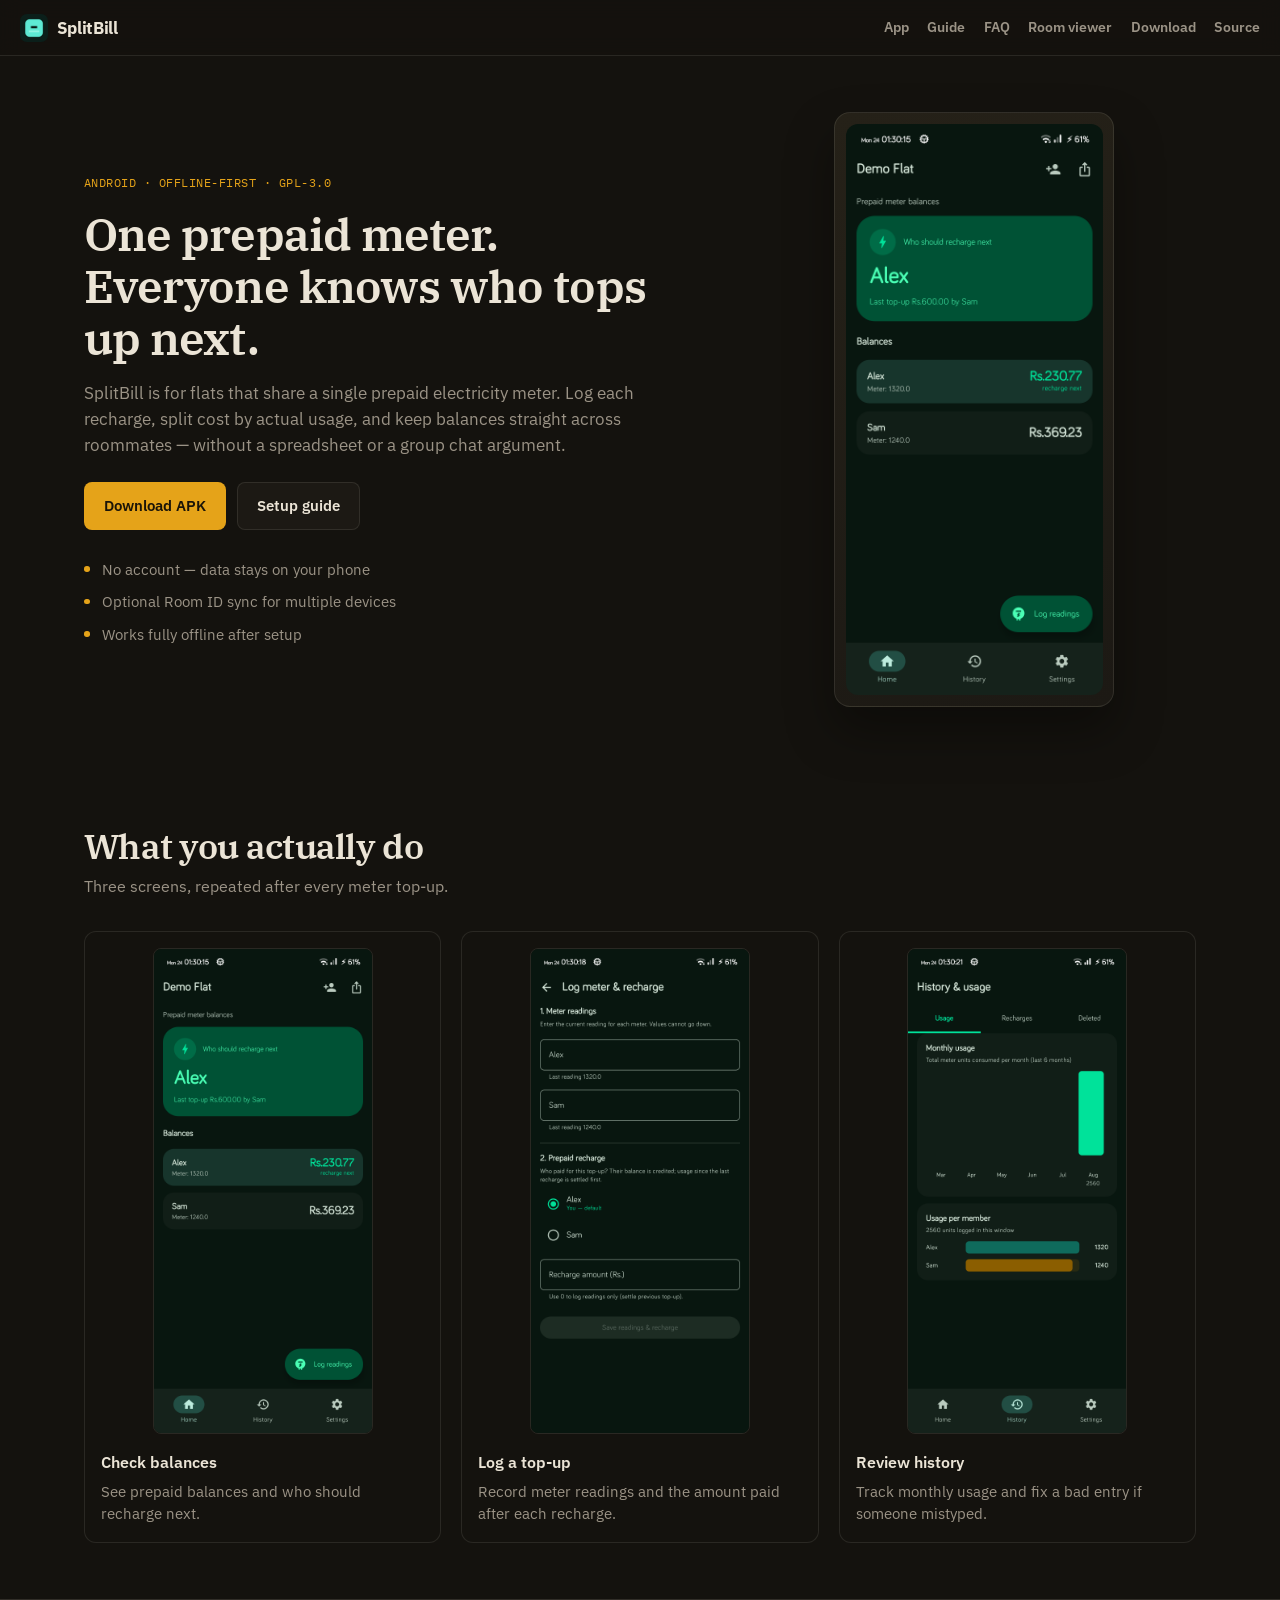
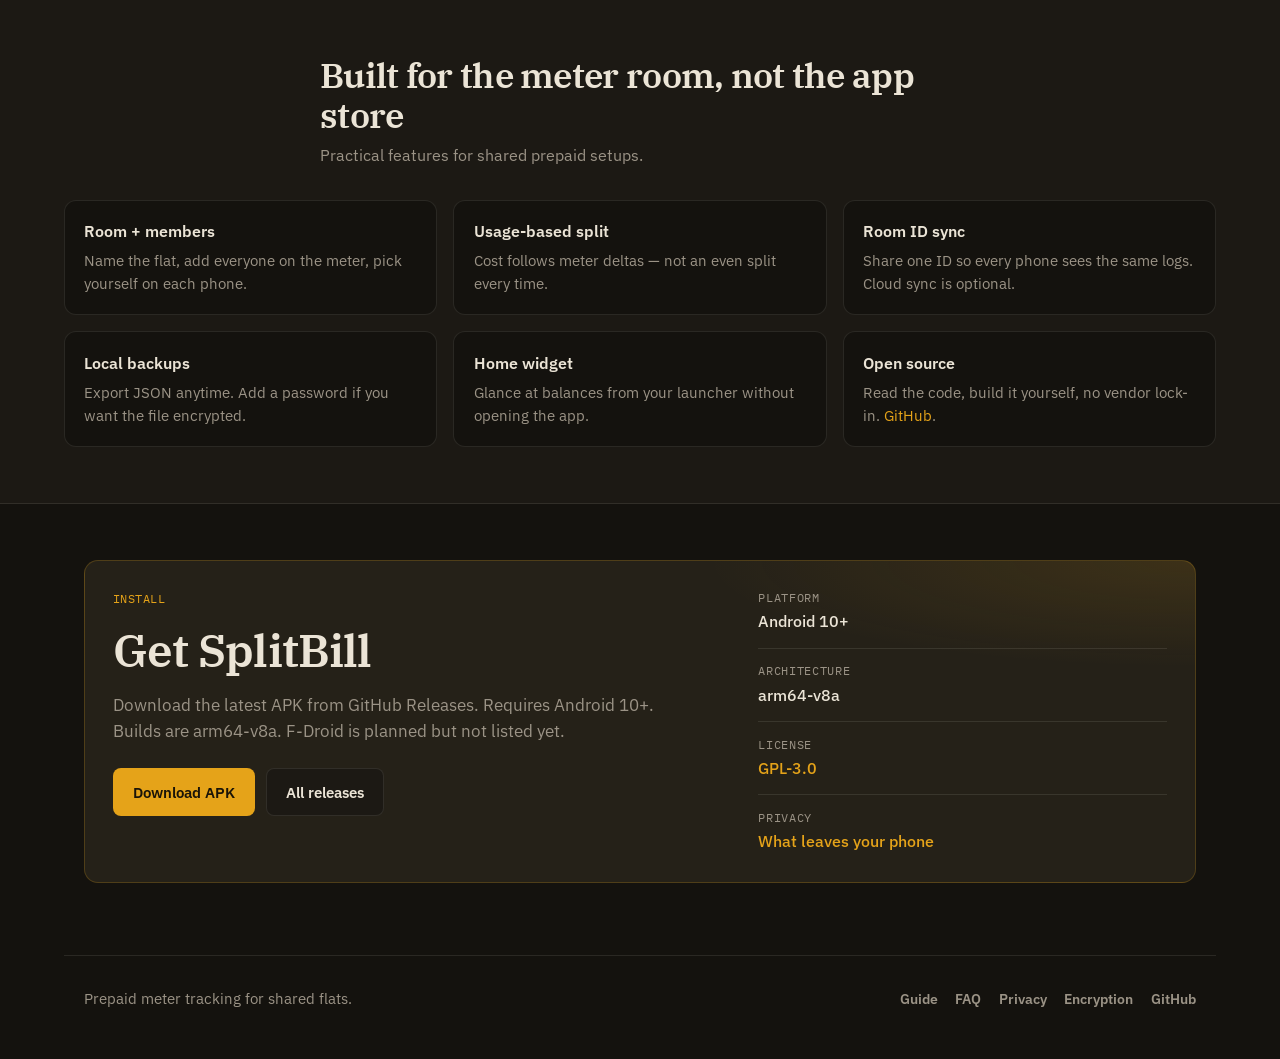
==== commit 0fc5e84d: "feat: add room viewer with recharge history + web recharge logging Static page pulls a room's cloud " ====
--- a/index.html
+++ b/index.html
@@ -30,6 +30,7 @@
       <a href="#app">App</a>
       <a href="docs/">Guide</a>
       <a href="faq.html">FAQ</a>
+      <a href="room.html">Room viewer</a>
       <a href="#download">Download</a>
       <a href="https://github.com/anantdark/SplitBill" rel="noopener">Source</a>
     </nav>
